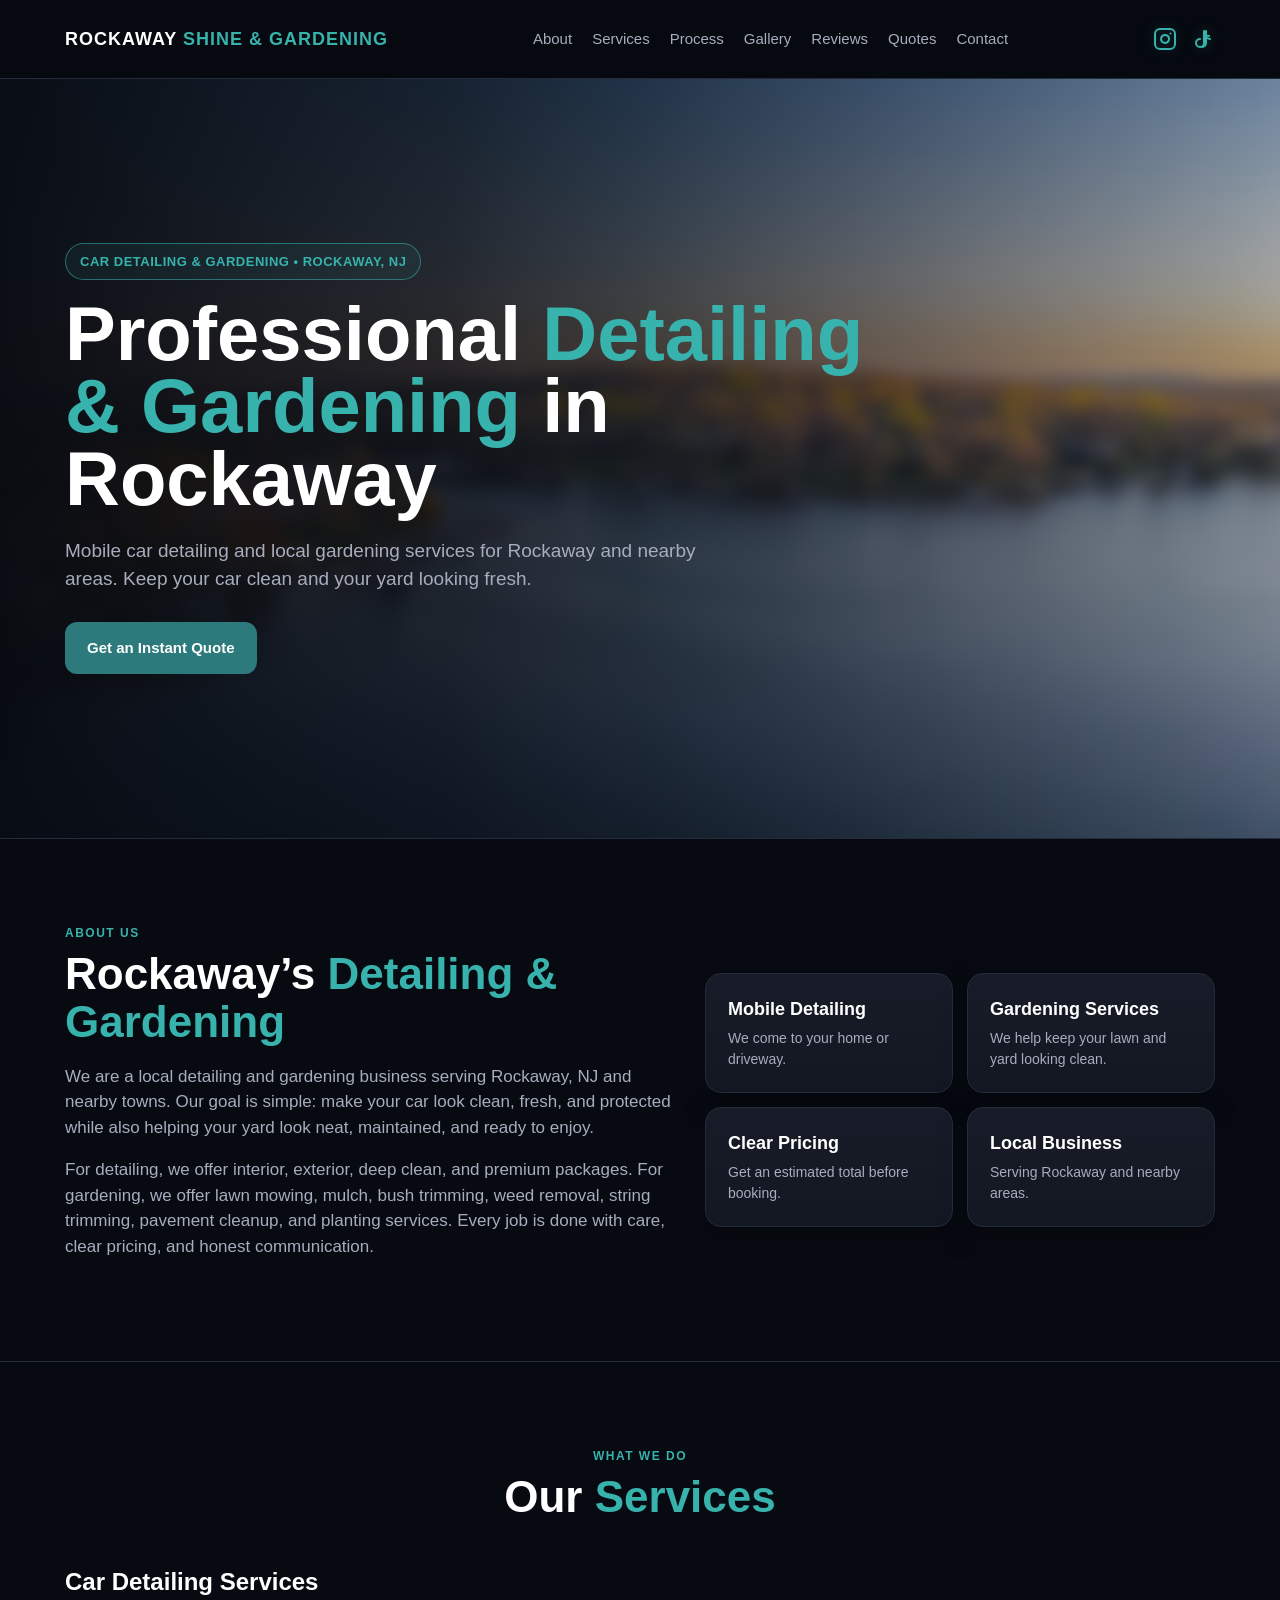
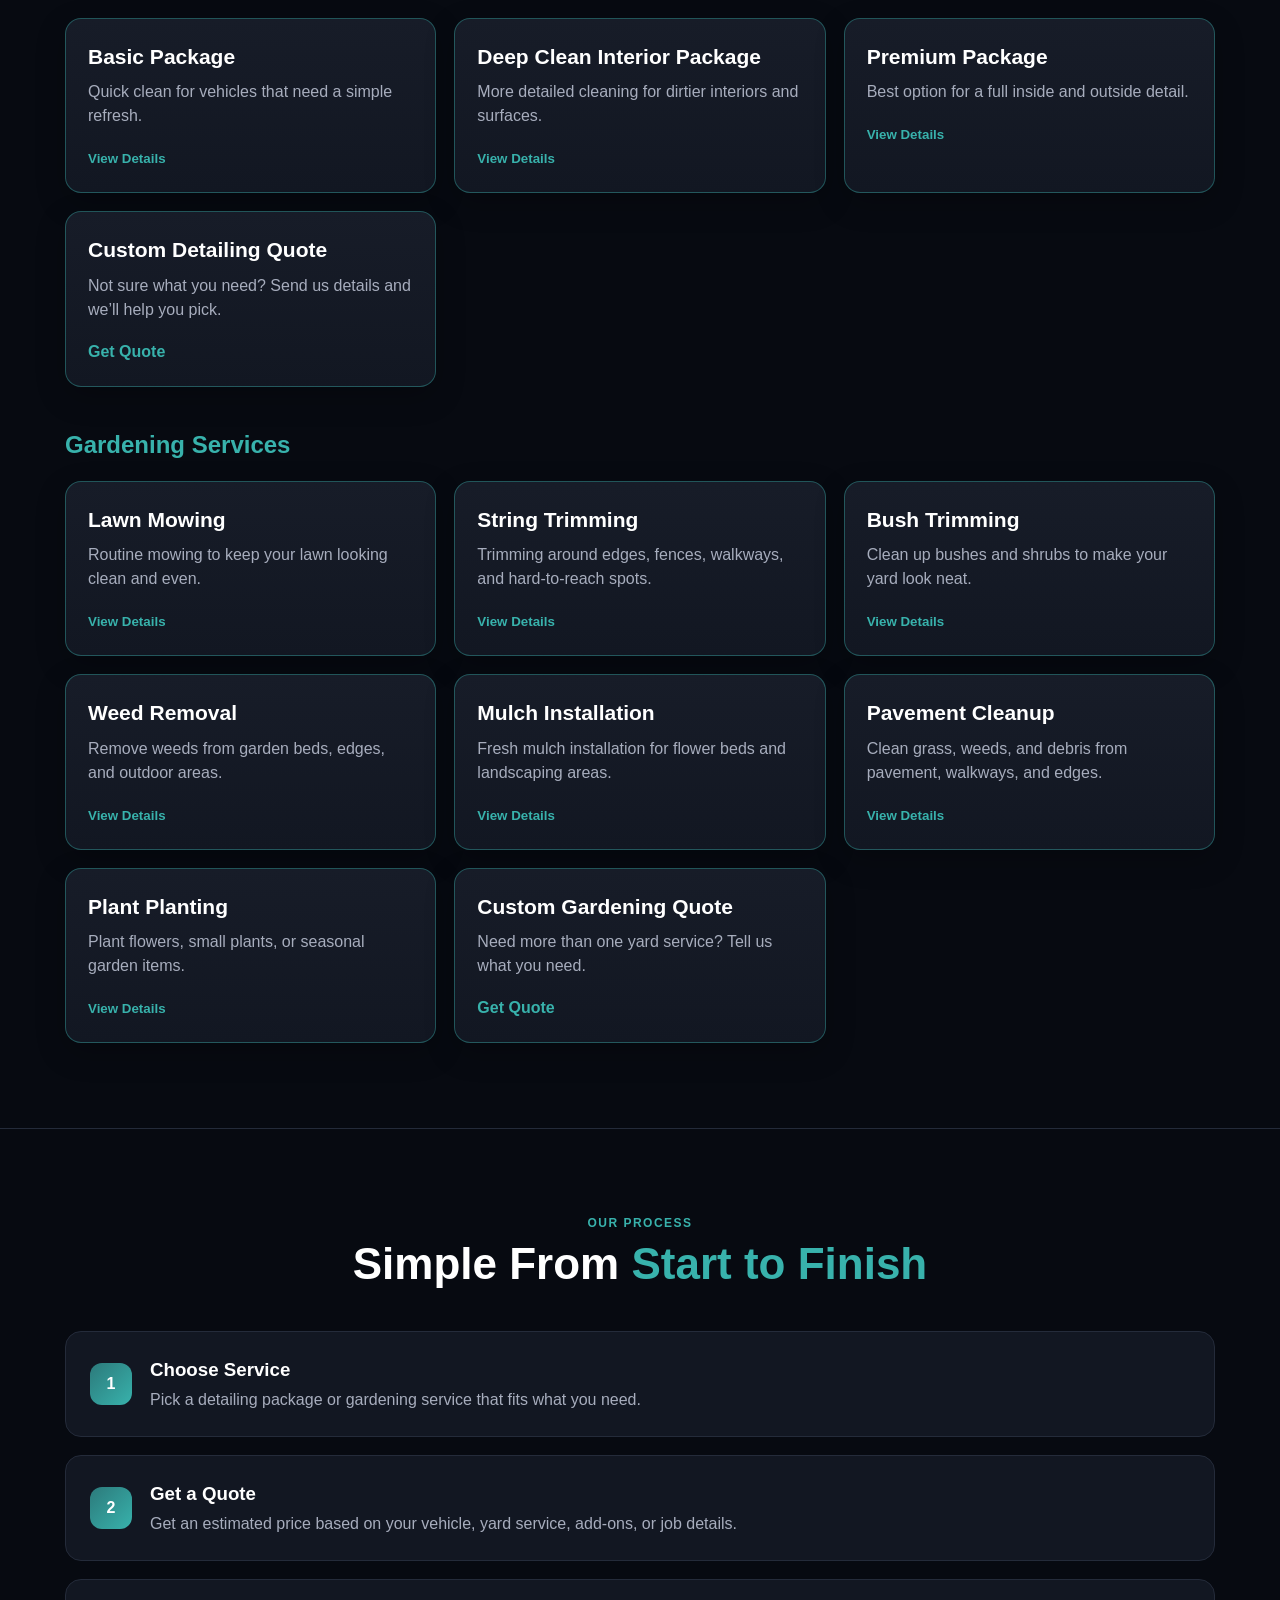
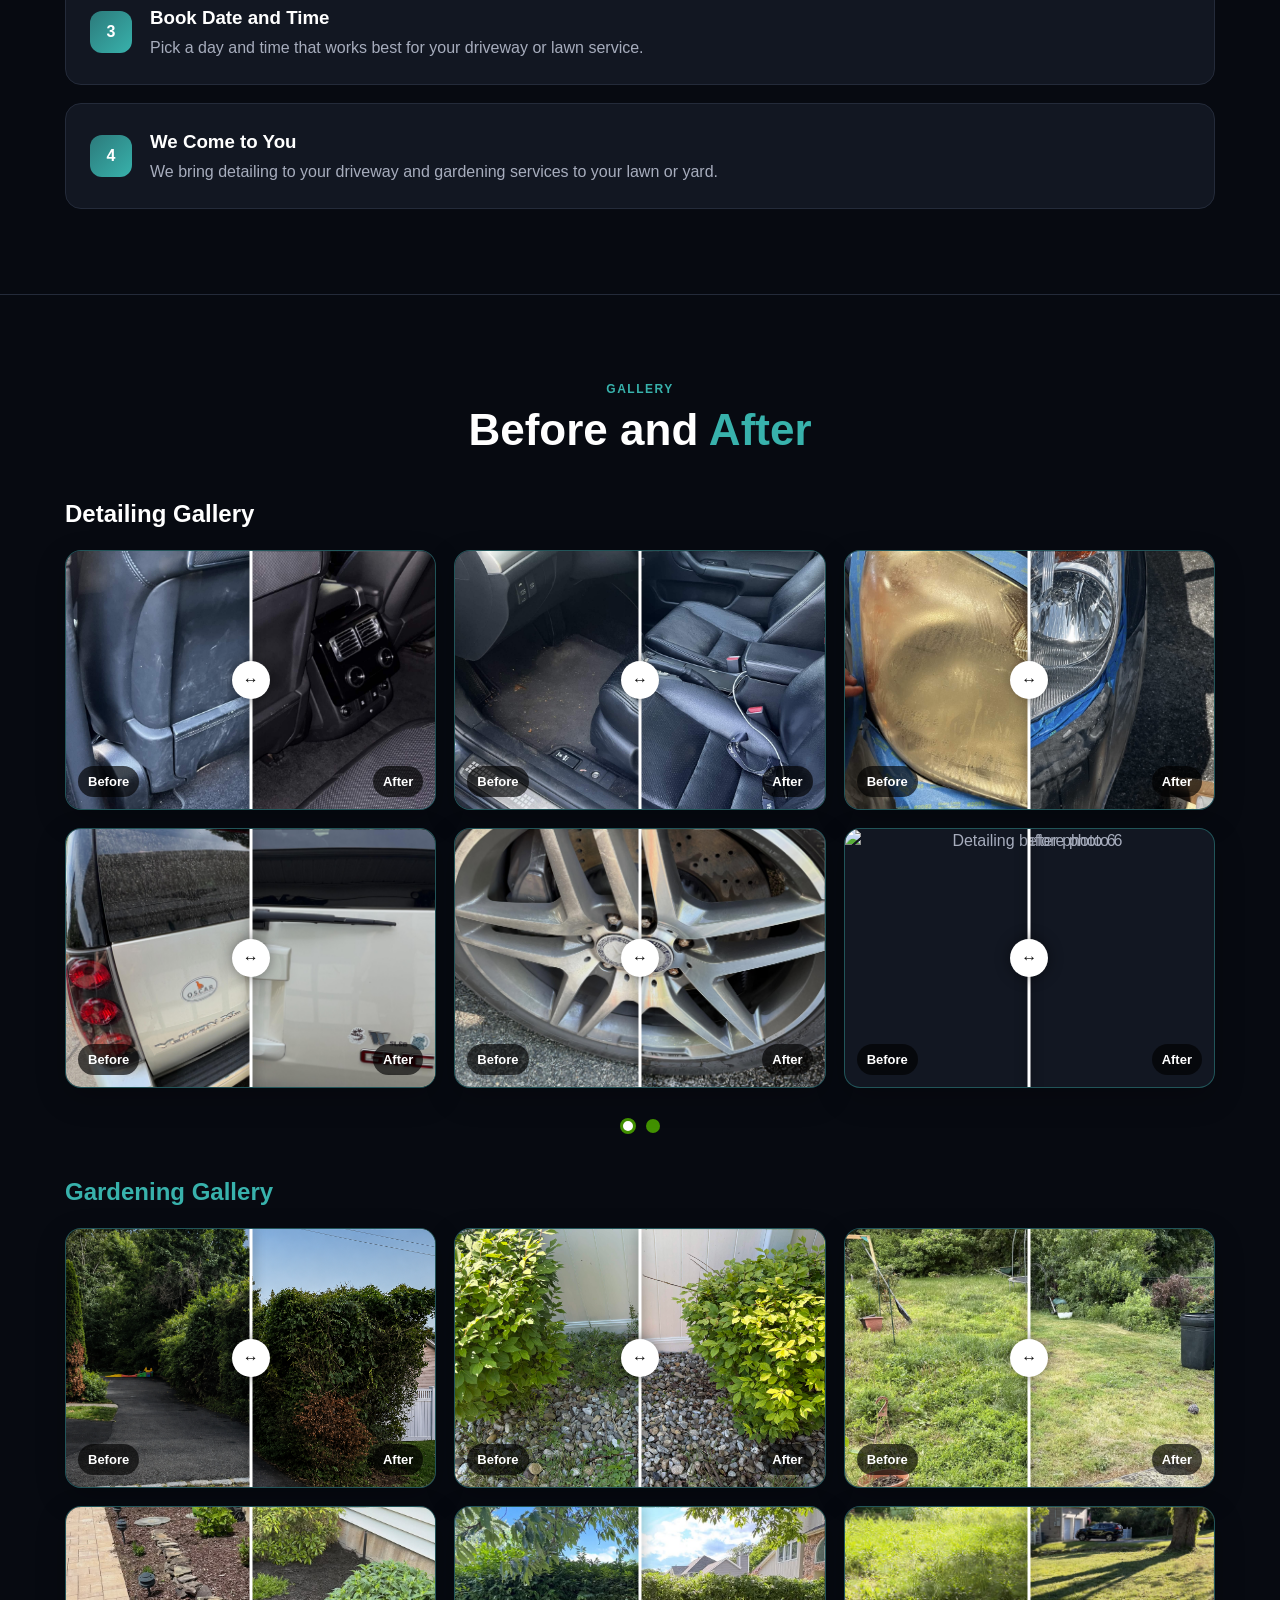
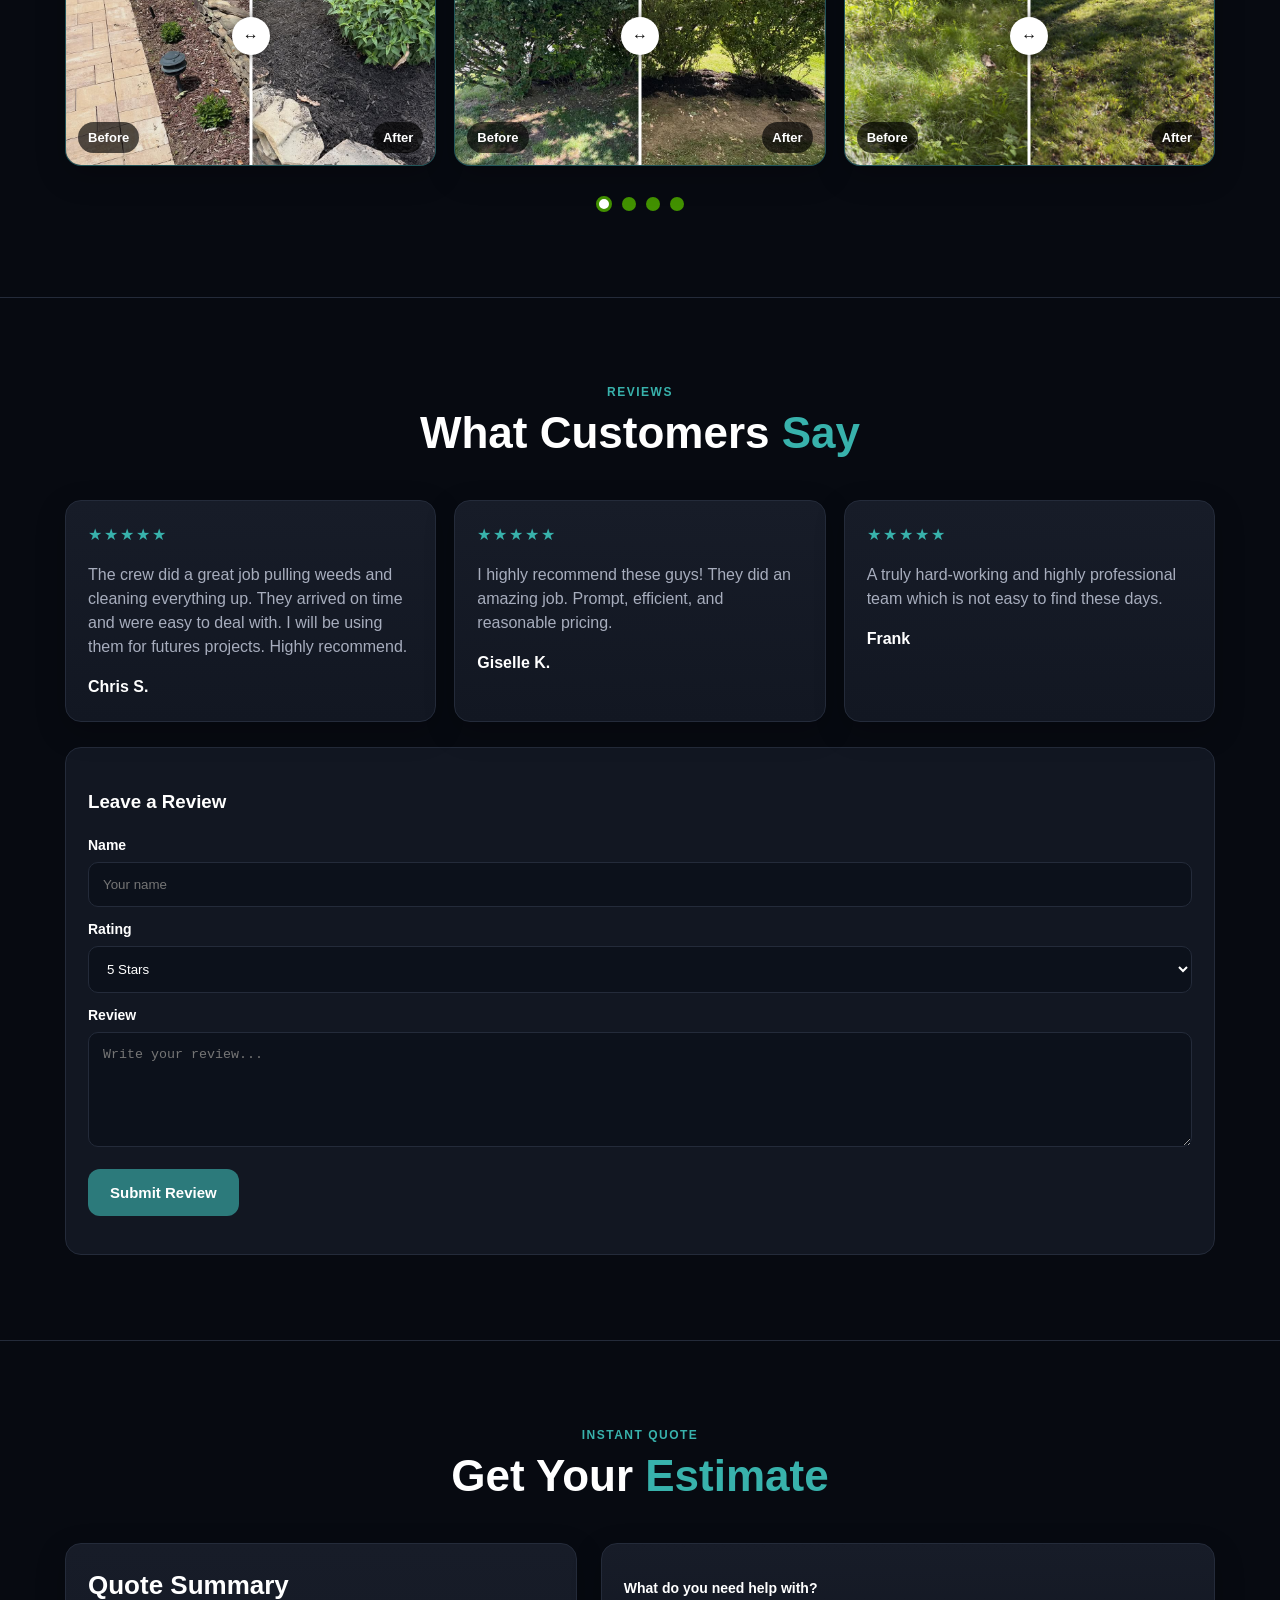
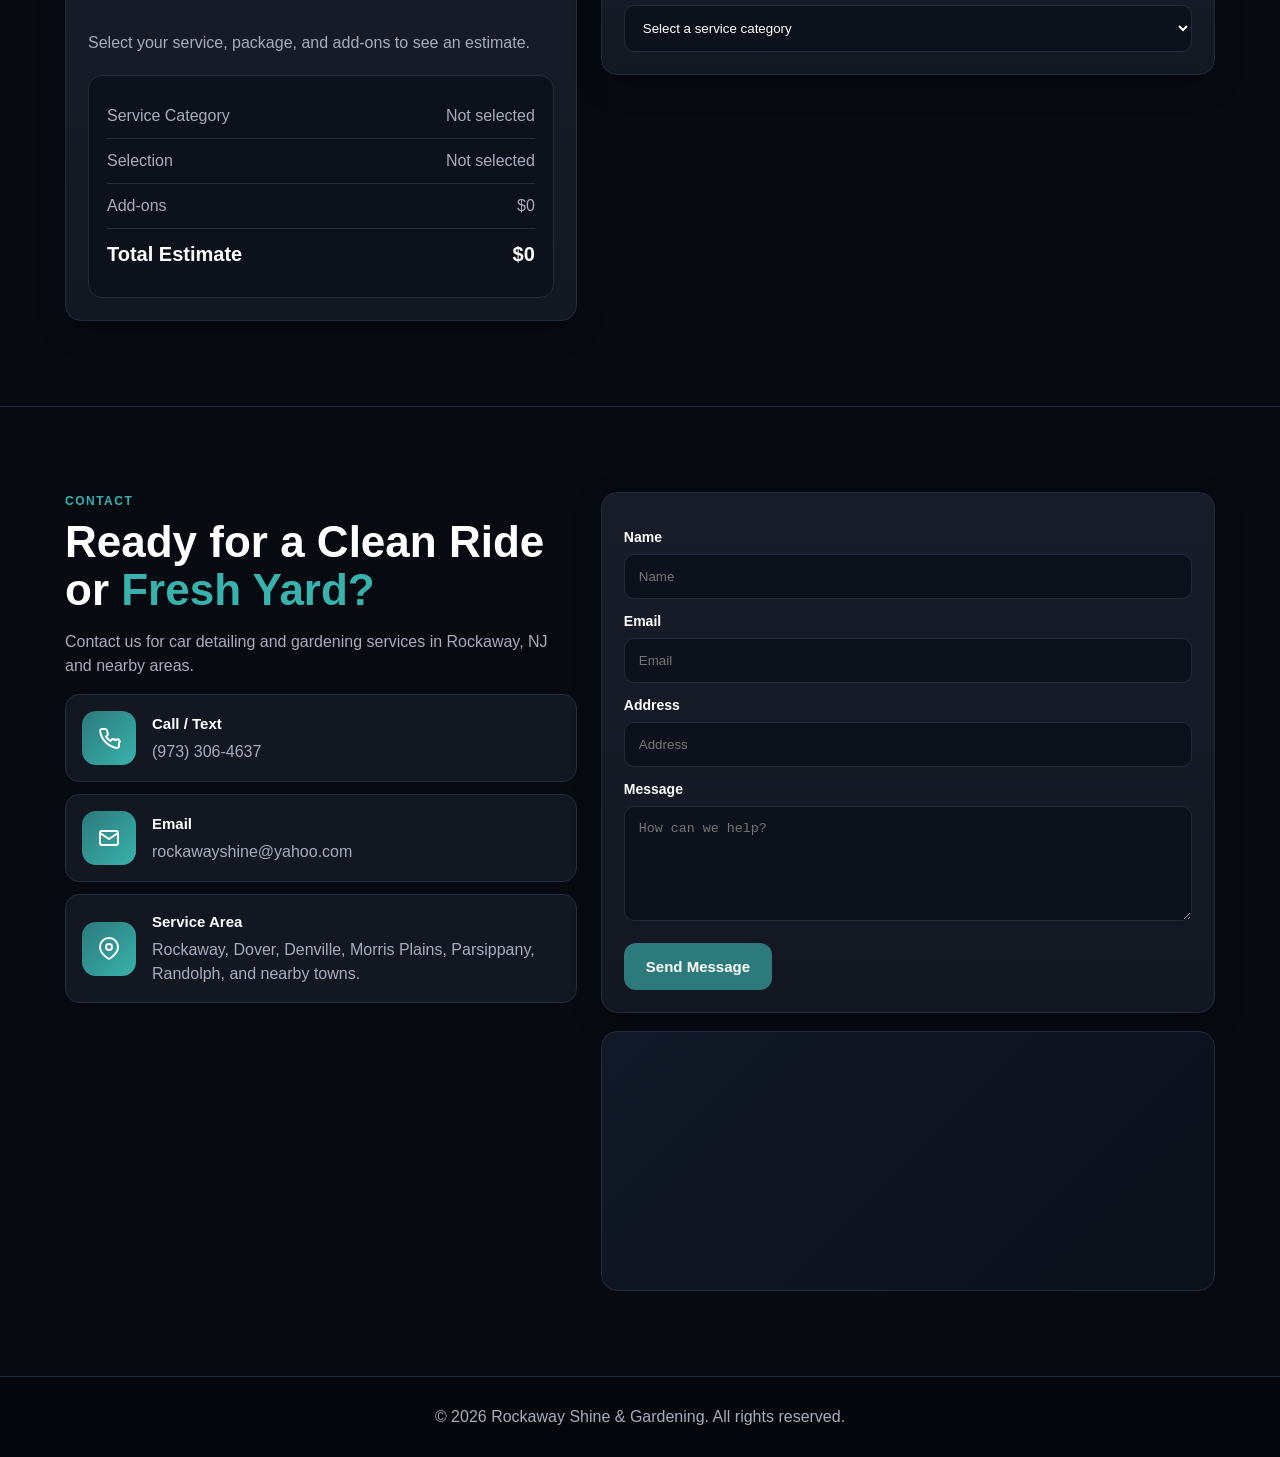
==== index.html @ 11f2fd42 "Update index.html" ====
<!DOCTYPE html>
<html lang="en">
<head>
  <meta charset="UTF-8" />
  <meta name="viewport" content="width=device-width, initial-scale=1.0" />

  <title>Rockaway Shine & Gardening | Rockaway NJ</title>
  <meta name="description" content="Car detailing and gardening services in Rockaway, NJ and nearby areas." />

  <link rel="stylesheet" href="css/style.css" />
  <link rel="icon" type="image/png" href="assets/images/favicon.png">
</head>

<body>
  <header>
    <div class="container nav" id="nav">
      <a href="#" class="logo">
        ROCKAWAY <span class="accent-text">SHINE & GARDENING</span>
      </a>

      <button class="menu-btn" onclick="toggleMenu()">Menu</button>

      <nav class="nav-links">
        <a href="#about">About</a>
        <a href="#services">Services</a>
        <a href="#process">Process</a>
        <a href="#gallery">Gallery</a>
        <a href="#reviews">Reviews</a>
        <a href="#quote">Quotes</a>
        <a href="#contact">Contact</a>
      </nav>

      <div class="socials">
        <a href="https://www.instagram.com/rockawayshine" target="_blank" rel="noopener" aria-label="Instagram">
          <svg class="social-icon" width="24" height="24" viewBox="0 0 24 24" fill="none" stroke="currentColor" stroke-width="2" stroke-linecap="round" stroke-linejoin="round">
            <rect x="2" y="2" width="20" height="20" rx="5" ry="5"></rect>
            <path d="M16 11.37A4 4 0 1 1 12.63 8 4 4 0 0 1 16 11.37z"></path>
            <line x1="17.5" y1="6.5" x2="17.51" y2="6.5"></line>
          </svg>
        </a>

        <a href="https://www.tiktok.com/@rockawayshine" target="_blank" rel="noopener" aria-label="TikTok">
          <svg class="social-icon" width="24" height="24" viewBox="0 0 24 24" fill="none" stroke="currentColor" stroke-width="2" stroke-linecap="round" stroke-linejoin="round">
            <path d="M9 12a4 4 0 1 0 4 4V4a5 5 0 0 0 5 5"></path>
            <path d="M15 4v12a4 4 0 0 1-4 4"></path>
            <path d="M15 8a4 4 0 0 0 4 4"></path>
          </svg>
        </a>
      </div>
    </div>
  </header>

  <main>
    <section class="hero">
      <div class="container">
        <div class="badge">CAR DETAILING & GARDENING • ROCKAWAY, NJ</div>

        <h1>Professional <span class="accent-text">Detailing & Gardening</span> in Rockaway</h1>

        <p>
          Mobile car detailing and local gardening services for Rockaway and nearby areas.
          Keep your car clean and your yard looking fresh.
        </p>

        <div class="buttons">
          <a href="#quote" class="btn btn-primary">Get an Instant Quote</a>
        </div>
      </div>
    </section>

    <section id="about">
      <div class="container about-grid">
        <div class="about-text">
          <div class="eyebrow">About Us</div>
          <h2>Rockaway’s <span class="accent-text">Detailing & Gardening</span></h2>

          <p>
            We are a local detailing and gardening business serving Rockaway, NJ and nearby towns.
            Our goal is simple: make your car look clean, fresh, and protected while also helping
            your yard look neat, maintained, and ready to enjoy.
          </p>

          <p>
            For detailing, we offer interior, exterior, deep clean, and premium packages.
            For gardening, we offer lawn mowing, mulch, bush trimming, weed removal, string trimming,
            pavement cleanup, and planting services. Every job is done with care, clear pricing,
            and honest communication.
          </p>
        </div>

        <div class="trust-grid">
          <div class="mini-card">
            <strong>Mobile Detailing</strong>
            <p>We come to your home or driveway.</p>
          </div>

          <div class="mini-card">
            <strong>Gardening Services</strong>
            <p>We help keep your lawn and yard looking clean.</p>
          </div>

          <div class="mini-card">
            <strong>Clear Pricing</strong>
            <p>Get an estimated total before booking.</p>
          </div>

          <div class="mini-card">
            <strong>Local Business</strong>
            <p>Serving Rockaway and nearby areas.</p>
          </div>
        </div>
      </div>
    </section>

    <section id="services">
      <div class="container">
        <div class="section-title">
          <div class="eyebrow">What We Do</div>
          <h2>Our <span class="accent-text">Services</span></h2>
        </div>

        <h3 class="service-group-title">Car Detailing Services</h3>

        <div class="services-grid">
          <div class="service-card detailing-card">
            <h3>Basic Package</h3>
            <p>Quick clean for vehicles that need a simple refresh.</p>
            <button onclick="openPackage('Basic Package')">View Details</button>
          </div>

          <div class="service-card detailing-card">
            <h3>Deep Clean Interior Package</h3>
            <p>More detailed cleaning for dirtier interiors and surfaces.</p>
            <button onclick="openPackage('Deep Clean Interior Package')">View Details</button>
          </div>

          <div class="service-card detailing-card">
            <h3>Premium Package</h3>
            <p>Best option for a full inside and outside detail.</p>
            <button onclick="openPackage('Premium Package')">View Details</button>
          </div>

          <div class="service-card detailing-card">
            <h3>Custom Detailing Quote</h3>
            <p>Not sure what you need? Send us details and we’ll help you pick.</p>
            <a href="#quote">Get Quote</a>
          </div>
        </div>

        <h3 class="service-group-title accent-text" style="margin-top: 40px;">Gardening Services</h3>

        <div class="services-grid gardening-grid">
          <div class="service-card gardening-card">
            <h3>Lawn Mowing</h3>
            <p>Routine mowing to keep your lawn looking clean and even.</p>
            <button onclick="openPackage('Lawn Mowing')">View Details</button>
          </div>

          <div class="service-card gardening-card">
            <h3>String Trimming</h3>
            <p>Trimming around edges, fences, walkways, and hard-to-reach spots.</p>
            <button onclick="openPackage('String Trimming')">View Details</button>
          </div>

          <div class="service-card gardening-card">
            <h3>Bush Trimming</h3>
            <p>Clean up bushes and shrubs to make your yard look neat.</p>
            <button onclick="openPackage('Bush Trimming')">View Details</button>
          </div>

          <div class="service-card gardening-card">
            <h3>Weed Removal</h3>
            <p>Remove weeds from garden beds, edges, and outdoor areas.</p>
            <button onclick="openPackage('Weed Removal')">View Details</button>
          </div>

          <div class="service-card gardening-card">
            <h3>Mulch Installation</h3>
            <p>Fresh mulch installation for flower beds and landscaping areas.</p>
            <button onclick="openPackage('Mulch Installation')">View Details</button>
          </div>

          <div class="service-card gardening-card">
            <h3>Pavement Cleanup</h3>
            <p>Clean grass, weeds, and debris from pavement, walkways, and edges.</p>
            <button onclick="openPackage('Pavement Cleanup')">View Details</button>
          </div>

          <div class="service-card gardening-card">
            <h3>Plant Planting</h3>
            <p>Plant flowers, small plants, or seasonal garden items.</p>
            <button onclick="openPackage('Plant Planting')">View Details</button>
          </div>

          <div class="service-card gardening-card">
            <h3>Custom Gardening Quote</h3>
            <p>Need more than one yard service? Tell us what you need.</p>
            <a href="#quote">Get Quote</a>
          </div>
        </div>
      </div>
    </section>

    <section id="process">
      <div class="container">
        <div class="section-title">
          <div class="eyebrow">Our Process</div>
          <h2>Simple From <span class="accent-text">Start to Finish</span></h2>
        </div>

        <div class="process-list">
          <div class="process-step">
            <div class="number">1</div>
            <div>
              <h3>Choose Service</h3>
              <p>Pick a detailing package or gardening service that fits what you need.</p>
            </div>
          </div>

          <div class="process-step">
            <div class="number">2</div>
            <div>
              <h3>Get a Quote</h3>
              <p>Get an estimated price based on your vehicle, yard service, add-ons, or job details.</p>
            </div>
          </div>

          <div class="process-step">
            <div class="number">3</div>
            <div>
              <h3>Book Date and Time</h3>
              <p>Pick a day and time that works best for your driveway or lawn service.</p>
            </div>
          </div>

          <div class="process-step">
            <div class="number">4</div>
            <div>
              <h3>We Come to You</h3>
              <p>We bring detailing to your driveway and gardening services to your lawn or yard.</p>
            </div>
          </div>
        </div>
      </div>
    </section>

<section id="gallery">
  <div class="container">

    <div class="section-title">
      <div class="eyebrow">Gallery</div>
      <h2>Before and <span class="accent-text">After</span></h2>
    </div>


    <!-- DETAILING GALLERY -->
    <h3 class="service-group-title">Detailing Gallery</h3>

    <div class="before-after-grid" id="detailingGallery">

      <div class="before-after-slider detailing-slider gallery-item">
        <img class="before-img" src="assets/images/detailing-before-1.jpg" alt="Detailing before photo 1">
        <img class="after-img" src="assets/images/detailing-after-1.jpg" alt="Detailing after photo 1">
        <input type="range" min="0" max="100" value="50" class="slider-range" aria-label="Before and after slider">
        <div class="slider-label before-label">Before</div>
        <div class="slider-label after-label">After</div>
      </div>

      <div class="before-after-slider detailing-slider gallery-item">
        <img class="before-img" src="assets/images/detailing-before-2.jpg" alt="Detailing before photo 2">
        <img class="after-img" src="assets/images/detailing-after-2.jpg" alt="Detailing after photo 2">
        <input type="range" min="0" max="100" value="50" class="slider-range" aria-label="Before and after slider">
        <div class="slider-label before-label">Before</div>
        <div class="slider-label after-label">After</div>
      </div>

      <div class="before-after-slider detailing-slider gallery-item">
        <img class="before-img" src="assets/images/detailing-before-3.jpg" alt="Detailing before photo 3">
        <img class="after-img" src="assets/images/detailing-after-3.jpg" alt="Detailing after photo 3">
        <input type="range" min="0" max="100" value="50" class="slider-range" aria-label="Before and after slider">
        <div class="slider-label before-label">Before</div>
        <div class="slider-label after-label">After</div>
      </div>

      <div class="before-after-slider detailing-slider gallery-item">
        <img class="before-img" src="assets/images/detailing-before-4.jpg" alt="Detailing before photo 4">
        <img class="after-img" src="assets/images/detailing-after-4.jpg" alt="Detailing after photo 4">
        <input type="range" min="0" max="100" value="50" class="slider-range" aria-label="Before and after slider">
        <div class="slider-label before-label">Before</div>
        <div class="slider-label after-label">After</div>
      </div>

      <div class="before-after-slider detailing-slider gallery-item">
        <img class="before-img" src="assets/images/detailing-before-5.jpg" alt="Detailing before photo 5">
        <img class="after-img" src="assets/images/detailing-after-5.jpg" alt="Detailing after photo 5">
        <input type="range" min="0" max="100" value="50" class="slider-range" aria-label="Before and after slider">
        <div class="slider-label before-label">Before</div>
        <div class="slider-label after-label">After</div>
      </div>

      <div class="before-after-slider detailing-slider gallery-item">
        <img class="before-img" src="assets/images/detailing-before-6.jpg" alt="Detailing before photo 6">
        <img class="after-img" src="assets/images/detailing-after-6.jpg" alt="Detailing after photo 6">
        <input type="range" min="0" max="100" value="50" class="slider-range" aria-label="Before and after slider">
        <div class="slider-label before-label">Before</div>
        <div class="slider-label after-label">After</div>
      </div>

      <div class="before-after-slider detailing-slider gallery-item">
        <img class="before-img" src="assets/images/detailing-before-7.jpg" alt="Detailing before photo 7">
        <img class="after-img" src="assets/images/detailing-after-7.jpg" alt="Detailing after photo 7">
        <input type="range" min="0" max="100" value="50" class="slider-range" aria-label="Before and after slider">
        <div class="slider-label before-label">Before</div>
        <div class="slider-label after-label">After</div>
      </div>

    </div>

    <div class="gallery-pagination" id="detailingPagination"></div>


    <!-- GARDENING GALLERY -->
    <h3 class="service-group-title accent-text gallery-second-title">
      Gardening Gallery
    </h3>

    <div class="before-after-grid" id="gardeningGallery">

      <div class="before-after-slider gardening-slider gallery-item">
        <img class="before-img" src="assets/images/gardening-before-1.jpg" alt="Gardening before photo 1">
        <img class="after-img" src="assets/images/gardening-after-1.jpg" alt="Gardening after photo 1">
        <input type="range" min="0" max="100" value="50" class="slider-range" aria-label="Before and after slider">
        <div class="slider-label before-label">Before</div>
        <div class="slider-label after-label">After</div>
      </div>

      <div class="before-after-slider gardening-slider gallery-item">
        <img class="before-img" src="assets/images/gardening-before-2.jpg" alt="Gardening before photo 2">
        <img class="after-img" src="assets/images/gardening-after-2.jpg" alt="Gardening after photo 2">
        <input type="range" min="0" max="100" value="50" class="slider-range" aria-label="Before and after slider">
        <div class="slider-label before-label">Before</div>
        <div class="slider-label after-label">After</div>
      </div>

      <div class="before-after-slider gardening-slider gallery-item">
        <img class="before-img" src="assets/images/gardening-before-3.jpg" alt="Gardening before photo 3">
        <img class="after-img" src="assets/images/gardening-after-3.jpg" alt="Gardening after photo 3">
        <input type="range" min="0" max="100" value="50" class="slider-range" aria-label="Before and after slider">
        <div class="slider-label before-label">Before</div>
        <div class="slider-label after-label">After</div>
      </div>

      <div class="before-after-slider gardening-slider gallery-item">
        <img class="before-img" src="assets/images/gardening-before-4.jpg" alt="Gardening before photo 4">
        <img class="after-img" src="assets/images/gardening-after-4.jpg" alt="Gardening after photo 4">
        <input type="range" min="0" max="100" value="50" class="slider-range" aria-label="Before and after slider">
        <div class="slider-label before-label">Before</div>
        <div class="slider-label after-label">After</div>
      </div>

      <div class="before-after-slider gardening-slider gallery-item">
        <img class="before-img" src="assets/images/gardening-before-5.jpg" alt="Gardening before photo 5">
        <img class="after-img" src="assets/images/gardening-after-5.jpg" alt="Gardening after photo 5">
        <input type="range" min="0" max="100" value="50" class="slider-range" aria-label="Before and after slider">
        <div class="slider-label before-label">Before</div>
        <div class="slider-label after-label">After</div>
      </div>

      <div class="before-after-slider gardening-slider gallery-item">
        <img class="before-img" src="assets/images/gardening-before-6.jpg" alt="Gardening before photo 6">
        <img class="after-img" src="assets/images/gardening-after-6.jpg" alt="Gardening after photo 6">
        <input type="range" min="0" max="100" value="50" class="slider-range" aria-label="Before and after slider">
        <div class="slider-label before-label">Before</div>
        <div class="slider-label after-label">After</div>
      </div>

      <div class="before-after-slider gardening-slider gallery-item">
        <img class="before-img" src="assets/images/gardening-before-7.jpg" alt="Gardening before photo 7">
        <img class="after-img" src="assets/images/gardening-after-7.jpg" alt="Gardening after photo 7">
        <input type="range" min="0" max="100" value="50" class="slider-range" aria-label="Before and after slider">
        <div class="slider-label before-label">Before</div>
        <div class="slider-label after-label">After</div>
      </div>

      <div class="before-after-slider gardening-slider gallery-item">
        <img class="before-img" src="assets/images/gardening-before-8.jpg" alt="Gardening before photo 8">
        <img class="after-img" src="assets/images/gardening-after-8.jpg" alt="Gardening after photo 8">
        <input type="range" min="0" max="100" value="50" class="slider-range" aria-label="Before and after slider">
        <div class="slider-label before-label">Before</div>
        <div class="slider-label after-label">After</div>
      </div>

      <div class="before-after-slider gardening-slider gallery-item">
        <img class="before-img" src="assets/images/gardening-before-9.jpg" alt="Gardening before photo 9">
        <img class="after-img" src="assets/images/gardening-after-9.jpg" alt="Gardening after photo 9">
        <input type="range" min="0" max="100" value="50" class="slider-range" aria-label="Before and after slider">
        <div class="slider-label before-label">Before</div>
        <div class="slider-label after-label">After</div>
      </div>

      <div class="before-after-slider gardening-slider gallery-item">
        <img class="before-img" src="assets/images/gardening-before-10.jpg" alt="Gardening before photo 10">
        <img class="after-img" src="assets/images/gardening-after-10.jpg" alt="Gardening after photo 10">
        <input type="range" min="0" max="100" value="50" class="slider-range" aria-label="Before and after slider">
        <div class="slider-label before-label">Before</div>
        <div class="slider-label after-label">After</div>
      </div>

      <div class="before-after-slider gardening-slider gallery-item">
        <img class="before-img" src="assets/images/gardening-before-11.jpg" alt="Gardening before photo 11">
        <img class="after-img" src="assets/images/gardening-after-11.jpg" alt="Gardening after photo 11">
        <input type="range" min="0" max="100" value="50" class="slider-range" aria-label="Before and after slider">
        <div class="slider-label before-label">Before</div>
        <div class="slider-label after-label">After</div>
      </div>

      <div class="before-after-slider gardening-slider gallery-item">
        <img class="before-img" src="assets/images/gardening-before-12.jpg" alt="Gardening before photo 12">
        <img class="after-img" src="assets/images/gardening-after-12.jpg" alt="Gardening after photo 12">
        <input type="range" min="0" max="100" value="50" class="slider-range" aria-label="Before and after slider">
        <div class="slider-label before-label">Before</div>
        <div class="slider-label after-label">After</div>
      </div>

      <div class="before-after-slider gardening-slider gallery-item">
        <img class="before-img" src="assets/images/gardening-before-13.jpg" alt="Gardening before photo 13">
        <img class="after-img" src="assets/images/gardening-after-13.jpg" alt="Gardening after photo 13">
        <input type="range" min="0" max="100" value="50" class="slider-range" aria-label="Before and after slider">
        <div class="slider-label before-label">Before</div>
        <div class="slider-label after-label">After</div>
      </div>

      <div class="before-after-slider gardening-slider gallery-item">
        <img class="before-img" src="assets/images/gardening-before-14.jpg" alt="Gardening before photo 14">
        <img class="after-img" src="assets/images/gardening-after-14.jpg" alt="Gardening after photo 14">
        <input type="range" min="0" max="100" value="50" class="slider-range" aria-label="Before and after slider">
        <div class="slider-label before-label">Before</div>
        <div class="slider-label after-label">After</div>
      </div>

      <div class="before-after-slider gardening-slider gallery-item">
        <img class="before-img" src="assets/images/gardening-before-15.jpg" alt="Gardening before photo 15">
        <img class="after-img" src="assets/images/gardening-after-15.jpg" alt="Gardening after photo 15">
        <input type="range" min="0" max="100" value="50" class="slider-range" aria-label="Before and after slider">
        <div class="slider-label before-label">Before</div>
        <div class="slider-label after-label">After</div>
      </div>

      <div class="before-after-slider gardening-slider gallery-item">
        <img class="before-img" src="assets/images/gardening-before-16.jpg" alt="Gardening before photo 16">
        <img class="after-img" src="assets/images/gardening-after-16.jpg" alt="Gardening after photo 16">
        <input type="range" min="0" max="100" value="50" class="slider-range" aria-label="Before and after slider">
        <div class="slider-label before-label">Before</div>
        <div class="slider-label after-label">After</div>
      </div>

      <div class="before-after-slider gardening-slider gallery-item">
        <img class="before-img" src="assets/images/gardening-before-17.jpg" alt="Gardening before photo 17">
        <img class="after-img" src="assets/images/gardening-after-17.jpg" alt="Gardening after photo 17">
        <input type="range" min="0" max="100" value="50" class="slider-range" aria-label="Before and after slider">
        <div class="slider-label before-label">Before</div>
        <div class="slider-label after-label">After</div>
      </div>

      <div class="before-after-slider gardening-slider gallery-item">
        <img class="before-img" src="assets/images/gardening-before-18.jpg" alt="Gardening before photo 18">
        <img class="after-img" src="assets/images/gardening-after-18.jpg" alt="Gardening after photo 18">
        <input type="range" min="0" max="100" value="50" class="slider-range" aria-label="Before and after slider">
        <div class="slider-label before-label">Before</div>
        <div class="slider-label after-label">After</div>
      </div>

      <div class="before-after-slider gardening-slider gallery-item">
        <img class="before-img" src="assets/images/gardening-before-19.jpg" alt="Gardening before photo 19">
        <img class="after-img" src="assets/images/gardening-after-19.jpg" alt="Gardening after photo 19">
        <input type="range" min="0" max="100" value="50" class="slider-range" aria-label="Before and after slider">
        <div class="slider-label before-label">Before</div>
        <div class="slider-label after-label">After</div>
      </div>

    </div>

    <div class="gallery-pagination" id="gardeningPagination"></div>

  </div>
</section>
    
    <section id="reviews">
      <div class="container">
        <div class="section-title">
          <div class="eyebrow">Reviews</div>
          <h2>What Customers <span class="accent-text">Say</span></h2>
        </div>

        <div class="reviews-grid">
          <div class="review-card">
            <div class="stars">★★★★★</div>
            <p>The crew did a great job pulling weeds and cleaning everything up. They arrived on time and were easy to deal with. I will be using them for futures projects. Highly recommend. </p>
            <strong>Chris S.</strong>
          </div>

          <div class="review-card">
            <div class="stars">★★★★★</div>
            <p>I highly recommend these guys! They did an amazing job. Prompt, efficient, and reasonable pricing. </p>
            <strong>Giselle K.</strong>
          </div>

          <div class="review-card">
            <div class="stars">★★★★★</div>
            <p>A truly hard‑working and highly professional team which is not easy to find these days.</p>
            <strong>Frank</strong>
          </div>
        </div>

        <div class="review-form">
          <h3>Leave a Review</h3>

          <form id="reviewForm">
            <label>Name</label>
            <input type="text" id="reviewName" name="Review Name" placeholder="Your name" required>

            <label>Rating</label>
            <select id="reviewRating" name="Review Rating" required>
              <option value="★★★★★">5 Stars</option>
              <option value="★★★★☆">4 Stars</option>
              <option value="★★★☆☆">3 Stars</option>
              <option value="★★☆☆☆">2 Stars</option>
              <option value="★☆☆☆☆">1 Star</option>
            </select>

            <label>Review</label>
            <textarea id="reviewText" name="Review Message" placeholder="Write your review..." required></textarea>

            <button class="btn btn-primary" type="submit" style="margin-top:15px;">Submit Review</button>
            <p id="reviewMessage"></p>
          </form>
        </div>
      </div>
    </section>

    <section id="quote">
      <div class="container">
        <div class="section-title">
          <div class="eyebrow">Instant Quote</div>
          <h2>Get Your <span class="accent-text">Estimate</span></h2>
        </div>

        <div class="quote-box">
          <div class="quote-card">
            <h3>Quote Summary</h3>
            <p>Select your service, package, and add-ons to see an estimate.</p>

            <div class="summary">
              <div class="summary-row">
                <span>Service Category</span>
                <span id="sumCategory">Not selected</span>
              </div>

              <div class="summary-row">
                <span>Selection</span>
                <span id="sumSelection">Not selected</span>
              </div>

              <div class="summary-row">
                <span>Add-ons</span>
                <span id="sumAddons">$0</span>
              </div>

              <div class="summary-row">
                <span>Total Estimate</span>
                <span id="sumTotal">$0</span>
              </div>
            </div>
          </div>

          <div class="quote-card">
            <form action="https://formspree.io/f/mlgzbdlp" method="POST" id="unifiedForm" oninput="updateUnifiedQuote()">
              
              <label>What do you need help with?</label>
              <select id="serviceCategory" name="Service Category" required onchange="toggleFormFields()">
                <option value="">Select a service category</option>
                <option value="Auto Detailing">Auto Detailing</option>
                <option value="Lawn & Gardening">Lawn & Gardening</option>
              </select>

              <!-- DETAILING FIELDS (Hidden by default) -->
              <div id="detailingFields" style="display: none;">
                <label>Vehicle Type</label>
                <select id="vehicle" name="Vehicle Type" class="detailing-input">
                  <option value="">Select vehicle</option>
                  <option value="Sedan">Sedan</option>
                  <option value="SUV">SUV</option>
                  <option value="Minivan">Minivan</option>
                  <option value="Pickup Truck">Pickup Truck</option>
                  <option value="Van">Van</option>
                  <option value="Full-Size Truck">Full-Size Truck</option>
                </select>

                <label>Service Package</label>
                <select id="package" name="Service Package" class="detailing-input">
                  <option value="">Select package</option>
                  <option value="Basic Package">Basic Package</option>
                  <option value="Deep Clean Interior Package">Deep Clean Interior Package</option>
                  <option value="Premium Package">Premium Package</option>
                </select>

                <label>Detailing Add-Ons</label>
                <div class="addon">
                  <input type="checkbox" name="Detailing Add Ons" value="Pet Hair Removal" data-price="5">
                  <span>Pet Hair Removal - $5<br><small>Extra removal for seats and carpets.</small></span>
                </div>
                <div class="addon">
                  <input type="checkbox" name="Detailing Add Ons" value="Stain Treatment" data-price="10">
                  <span>Stain Treatment - $10<br><small>Helps clean tougher stains.</small></span>
                </div>
                <div class="addon">
                  <input type="checkbox" name="Detailing Add Ons" value="Engine Bay Detail" data-price="40">
                  <span>Engine Bay Detail - $40<br><small>Brings a new shine to your engine bay.</small></span>
                </div>
                <div class="addon">
                  <input type="checkbox" name="Detailing Add Ons" value="Wax Protection" data-price="10">
                  <span>Wax Protection - $10<br><small>Adds shine and protection.</small></span>
                </div>
                <div class="addon">
                  <input type="checkbox" name="Detailing Add Ons" value="Clay Bar" data-price="10">
                  <span>Clay Bar - $10<br><small>Removes extra stuck-on dirt and yellowness.</small></span>
                </div>
              </div>

              <!-- GARDENING FIELDS (Hidden by default) -->
              <div id="gardeningFields" style="display: none;">
                <label>Yard Size</label>
                <select id="gardenSize" name="Yard Size" class="gardening-input">
                  <option value="">Select yard size</option>
                  <option value="Small Yard">Small Yard</option>
                  <option value="Medium Yard">Medium Yard</option>
                  <option value="Large Yard">Large Yard</option>
                  <option value="Extra Large Yard">Extra Large Yard</option>
                </select>

                <label>Gardening Service</label>
                <select id="gardenService" name="Gardening Service" class="gardening-input">
                  <option value="">Select service</option>
                  <option value="Lawn Mowing">Lawn Mowing</option>
                  <option value="Mulch Installation">Mulch Installation</option>
                  <option value="Bush Trimming">Bush Trimming</option>
                  <option value="Pavement Cleanup">Pavement Cleanup</option>
                  <option value="Weed Removal">Weed Removal</option>
                  <option value="String Trimming">String Trimming</option>
                  <option value="Plant Planting">Plant Planting</option>
                </select>

                <label>Gardening Add-Ons</label>
                <div class="addon">
                  <input type="checkbox" name="Gardening Add Ons" value="Extra Weed Removal" data-price="25">
                  <span>Extra Weed Removal - $25<br><small>More time for heavy weeds.</small></span>
                </div>
                <div class="addon">
                  <input type="checkbox" name="Gardening Add Ons" value="Extra Bagging" data-price="15">
                  <span>Extra Bagging - $15<br><small>Bagging grass, weeds, or yard debris.</small></span>
                </div>
                <div class="addon">
                  <input type="checkbox" name="Gardening Add Ons" value="Plant Pickup" data-price="20">
                  <span>Plant Pickup - $20<br><small>Picking up plants or supplies.</small></span>
                </div>
              </div>

              <!-- SHARED CONTACT FIELDS (Hidden by default) -->
              <div id="sharedFields" style="display: none;">
                <label>Date</label>
                <input type="date" name="Preferred Date" required>

                <label>Time</label>
                <input type="time" name="Preferred Time" required>

                <label>First Name</label>
                <input type="text" name="First Name" placeholder="First name" required>

                <label>Last Name</label>
                <input type="text" name="Last Name" placeholder="Last name" required>

                <label>Phone</label>
                <input type="tel" name="Phone" placeholder="Phone number" required>

                <label>Email</label>
                <input type="email" name="email" placeholder="Email address" required>

                <label>Address</label>
                <input type="text" name="Service Address" placeholder="Service address" required>

                <label>Payment Method</label>
                <select name="Payment Method" required>
                  <option value="">Select payment method</option>
                  <option>PayPal</option>
                  <option>Venmo</option>
                  <option>Cash App</option>
                  <option>Credit or Debit Card</option>
                  <option>Cash</option>
                </select>

                <label>Extra Notes</label>
                <textarea name="Extra Notes" placeholder="Tell us more about what you need..."></textarea>

                <input type="hidden" name="_subject" id="formSubject" value="New Booking Request">
                <input type="hidden" id="hiddenTotal" name="Estimated Total">

                <button class="btn btn-primary full-btn" type="submit">Request Booking</button>
              </div>
            </form>
          </div>
        </div>
      </div>
    </section>

    <section id="contact">
      <div class="container contact-grid">
        <div class="contact-info">
          <div class="eyebrow">Contact</div>
          <h2>Ready for a Clean Ride or <span class="accent-text">Fresh Yard?</span></h2>
          <p>Contact us for car detailing and gardening services in Rockaway, NJ and nearby areas.</p>

          <div class="contact-line">
            <div class="contact-icon">
              <svg width="24" height="24" fill="none" stroke="currentColor" stroke-width="2" viewBox="0 0 24 24">
                <path d="M22 16.92v3a2 2 0 0 1-2.18 2A19.8 19.8 0 0 1 3.11 5.18 2 2 0 0 1 5.11 3h3a2 2 0 0 1 2 1.72c.12.9.33 1.78.62 2.63a2 2 0 0 1-.45 2.11L9 10.74a16 16 0 0 0 4.26 4.26l1.28-1.28a2 2 0 0 1 2.11-.45c.85.29 1.73.5 2.63.62A2 2 0 0 1 22 16.92z"/>
              </svg>
            </div>
            <div>
              <strong>Call / Text</strong>
              <p>(973) 306-4637</p>
            </div>
          </div>

          <div class="contact-line">
            <div class="contact-icon">
              <svg width="24" height="24" fill="none" stroke="currentColor" stroke-width="2" viewBox="0 0 24 24">
                <rect x="3" y="5" width="18" height="14" rx="2"/>
                <path d="M3 7l9 6 9-6"/>
              </svg>
            </div>
            <div>
              <strong>Email</strong>
              <p>rockawayshine@yahoo.com</p>
            </div>
          </div>

          <div class="contact-line">
            <div class="contact-icon">
              <svg width="24" height="24" fill="none" stroke="currentColor" stroke-width="2" viewBox="0 0 24 24">
                <path d="M21 10c0 7-9 12-9 12S3 17 3 10a9 9 0 1 1 18 0z"/>
                <circle cx="12" cy="10" r="3"/>
              </svg>
            </div>
            <div>
              <strong>Service Area</strong>
              <p>Rockaway, Dover, Denville, Morris Plains, Parsippany, Randolph, and nearby towns.</p>
            </div>
          </div>

        </div>

        <div class="contact-right">
          <form class="quote-card" action="https://formspree.io/f/mlgzbdlp" method="POST">
            <label>Name</label>
            <input type="text" name="Contact Name" placeholder="Name" required>

            <label>Email</label>
            <input type="email" name="email" placeholder="Email" required>

            <label>Address</label>
            <input type="text" name="Contact Address" placeholder="Address" required>

            <label>Message</label>
            <textarea name="Contact Message" placeholder="How can we help?" required></textarea>

            <input type="hidden" name="_subject" value="New Rockaway Shine & Gardening Contact Message">

            <button class="btn btn-primary" type="submit" style="margin-top:15px;">Send Message</button>
          </form>

          <div class="map">
            <iframe src="https://www.google.com/maps?q=Rockaway,%20NJ&output=embed" width="100%" height="260" style="border:0;" allowfullscreen="" loading="lazy"></iframe>
          </div>
        </div>
      </div>
    </section>
  </main>

  <footer>
    © 2026 Rockaway Shine & Gardening. All rights reserved.
  </footer>

  <div class="modal" id="modal">
    <div class="modal-content">
      <button class="close" onclick="closeModal()">&times;</button>
      <h2 id="modalTitle">Package</h2>
      <p id="modalPrice"></p>
      <p id="modalTime"></p>
      <h3>Included:</h3>
      <ul id="modalIncludes"></ul>
      <a href="#quote" class="btn btn-primary" id="modalBookButton" onclick="closeModal()">Book This Package</a>
    </div>
  </div>

  <script src="js/script.js"></script>
</body>
</html>
---- css/style.css ----
/* Main website styling */

:root {
  --bg: #070a11;
  --bg2: #0b101c;
  --card: #121722;
  --card2: #171c28;
  --accent: #2C7A7B;
  --accent-light: #38b2ac;
  --text: #ffffff;
  --muted: #a7adbd;
  --line: #242b3a;
  --success: #38d996;
}

* {
  box-sizing: border-box;
  scroll-behavior: smooth;
}

body {
  margin: 0;
  font-family: Arial, Helvetica, sans-serif;
  background: var(--bg);
  color: var(--text);
  line-height: 1.5;
}

a {
  color: inherit;
  text-decoration: none;
}

img {
  max-width: 100%;
  display: block;
}

.container {
  width: min(1150px, 92%);
  margin: auto;
}

header {
  position: sticky;
  top: 0;
  z-index: 1000;
  background: rgba(7, 10, 17, 0.92);
  backdrop-filter: blur(12px);
  border-bottom: 1px solid var(--line);
}

.nav {
  min-height: 78px;
  display: flex;
  align-items: center;
  justify-content: space-between;
  gap: 20px;
}

.logo {
  font-weight: 900;
  letter-spacing: 1px;
  font-size: 18px;
  white-space: nowrap;
}

.nav-links {
  display: flex;
  align-items: center;
  gap: 20px;
  color: var(--muted);
  font-size: 15px;
}

.nav-links a:hover {
  color: var(--accent-light);
}

.socials {
  display: flex;
  gap: 14px;
  align-items: center;
}

.socials a {
  display: inline-flex;
  align-items: center;
  justify-content: center;
  transition: 0.2s;
  color: var(--accent-light);
}

.socials a:hover {
  transform: translateY(-2px);
  filter: brightness(1.2);
}

.menu-btn {
  display: none;
  background: var(--card);
  color: white;
  border: 1px solid var(--line);
  border-radius: 10px;
  padding: 10px 12px;
  cursor: pointer;
}

.hero {
  min-height: 760px;
  display: flex;
  align-items: center;
  background:
    linear-gradient(90deg, rgba(7,10,17,0.98) 0%, rgba(7,10,17,0.85) 35%, rgba(7,10,17,0.35) 100%),
    url("../assets/images/hero-background.png");
  background-size: cover;
  background-position: center;
  border-bottom: 1px solid var(--line);
}

.badge {
  display: inline-block;
  color: var(--accent-light);
  border: 1px solid rgba(56, 178, 172, 0.55);
  background: rgba(44, 122, 123, 0.12);
  padding: 8px 14px;
  border-radius: 999px;
  font-size: 13px;
  font-weight: 800;
  letter-spacing: 0.5px;
  margin-bottom: 18px;
}

.hero h1 {
  font-size: clamp(42px, 7vw, 76px);
  line-height: 0.95;
  margin: 0 0 22px;
  max-width: 850px;
}

.hero p {
  max-width: 650px;
  color: var(--muted);
  font-size: 19px;
  margin-bottom: 28px;
}

.buttons {
  display: flex;
  gap: 14px;
  flex-wrap: wrap;
}

.btn {
  border: 0;
  cursor: pointer;
  padding: 15px 22px;
  border-radius: 12px;
  font-weight: 800;
  font-size: 15px;
  transition: 0.2s;
  display: inline-block;
}

.btn-primary {
  background: var(--accent);
  color: white;
}

.btn-dark {
  background: var(--card2);
  color: white;
  border: 1px solid var(--line);
}

.btn:hover {
  transform: translateY(-2px);
  filter: brightness(1.1);
}

.full-btn {
  width: 100%;
  margin-top: 15px;
}

section {
  padding: 85px 0;
  border-bottom: 1px solid var(--line);
}

.section-title {
  text-align: center;
  margin-bottom: 42px;
}

.eyebrow {
  color: var(--accent-light);
  font-size: 12px;
  letter-spacing: 1.5px;
  text-transform: uppercase;
  font-weight: 900;
  margin-bottom: 8px;
}

h2 {
  font-size: clamp(30px, 4vw, 44px);
  margin: 0;
  line-height: 1.1;
}

.about-grid {
  display: grid;
  grid-template-columns: 1.2fr 1fr;
  gap: 28px;
  align-items: center;
}

.about-text p {
  color: var(--muted);
  font-size: 17px;
}

.trust-grid {
  display: grid;
  grid-template-columns: repeat(2, 1fr);
  gap: 14px;
}

.mini-card,
.service-card,
.review-card,
.quote-card {
  background: linear-gradient(180deg, var(--card2), var(--card));
  border: 1px solid var(--line);
  border-radius: 16px;
  padding: 22px;
  box-shadow: 0 10px 30px rgba(0,0,0,0.22);
}

.mini-card strong {
  display: block;
  font-size: 18px;
  margin-bottom: 5px;
}

.mini-card p {
  margin: 0;
  color: var(--muted);
  font-size: 14px;
}

.service-group-title {
  font-size: 24px;
  margin: 35px 0 18px;
  color: white;
}

.services-grid {
  display: grid;
  grid-template-columns: repeat(3, 1fr);
  gap: 18px;
}

.service-card h3 {
  margin: 0 0 8px;
  font-size: 21px;
}

.service-card p {
  color: var(--muted);
  margin: 0 0 18px;
}

.service-card button,
.service-card a {
  background: transparent;
  border: 0;
  color: var(--accent-light);
  font-weight: 800;
  cursor: pointer;
  padding: 0;
}

.process-list {
  display: grid;
  gap: 18px;
}

.process-step {
  display: flex;
  gap: 18px;
  align-items: center;
  background: var(--card);
  border: 1px solid var(--line);
  border-radius: 16px;
  padding: 24px;
}

.number {
  background: linear-gradient(135deg, var(--accent), var(--accent-light));
  width: 42px;
  height: 42px;
  border-radius: 12px;
  display: grid;
  place-items: center;
  font-weight: 900;
  flex: 0 0 auto;
}

.process-step h3 {
  margin: 0;
}

.process-step p {
  margin: 4px 0 0;
  color: var(--muted);
}

.gallery-grid {
  display: grid;
  grid-template-columns: repeat(4, 1fr);
  gap: 14px;
}

.gallery-item {
  min-height: 190px;
  border-radius: 16px;
  overflow: hidden;
  background: var(--card);
  border: 1px solid var(--line);
  display: grid;
  place-items: center;
  color: var(--muted);
  text-align: center;
  padding: 20px;
}

.gallery-second-title {
  margin-top: 40px;
}

.reviews-grid {
  display: grid;
  grid-template-columns: repeat(3, 1fr);
  gap: 18px;
}

.stars {
  color: var(--accent-light);
  letter-spacing: 2px;
  margin-bottom: 12px;
}

.review-card p {
  color: var(--muted);
}

.review-card strong {
  display: block;
  margin-top: 15px;
}

.review-form {
  margin-top: 25px;
  background: var(--card);
  border: 1px solid var(--line);
  border-radius: 16px;
  padding: 22px;
}

#reviewMessage {
  color: var(--success);
  font-weight: 800;
}

.quote-box {
  display: grid;
  grid-template-columns: 1fr 1.2fr;
  gap: 24px;
  align-items: start;
}

.quote-card h3 {
  margin-top: 0;
  font-size: 26px;
}

.quote-card p {
  color: var(--muted);
}

label {
  display: block;
  margin: 12px 0 6px;
  font-weight: 800;
  font-size: 14px;
}

input,
select,
textarea {
  width: 100%;
  background: #0c111b;
  color: white;
  border: 1px solid var(--line);
  border-radius: 10px;
  padding: 14px;
  outline: none;
}

input[type="date"]::-webkit-calendar-picker-indicator,
input[type="time"]::-webkit-calendar-picker-indicator {
  filter: invert(1);
  cursor: pointer;
}

textarea {
  min-height: 115px;
  resize: vertical;
}

input:focus,
select:focus,
textarea:focus {
  border-color: var(--accent-light);
}

.summary {
  margin-top: 20px;
  background: #0c111b;
  border: 1px solid var(--line);
  border-radius: 14px;
  padding: 18px;
}

.summary-row {
  display: flex;
  justify-content: space-between;
  gap: 15px;
  border-bottom: 1px solid var(--line);
  padding: 10px 0;
  color: var(--muted);
}

.summary-row:last-child {
  border-bottom: 0;
  color: white;
  font-weight: 900;
  font-size: 20px;
}

.addon {
  display: flex;
  gap: 10px;
  align-items: flex-start;
  margin: 10px 0;
  color: var(--muted);
}

.addon input {
  width: auto;
  margin-top: 4px;
}

.contact-grid {
  display: grid;
  grid-template-columns: 1fr 1.2fr;
  gap: 24px;
  align-items: start;
}

.contact-info > p {
  color: var(--muted);
}

.contact-line {
  display: flex;
  align-items: center;
  gap: 16px;
  background: var(--card);
  border: 1px solid var(--line);
  border-radius: 14px;
  padding: 16px;
  margin-bottom: 12px;
}

.contact-icon {
  width: 54px;
  height: 54px;
  background: linear-gradient(135deg, var(--accent), var(--accent-light));
  border-radius: 14px;
  display: flex;
  align-items: center;
  justify-content: center;
  flex-shrink: 0;
  color: white;
}

.contact-line strong {
  display: block;
  color: white;
  font-size: 15px;
  margin-bottom: 4px;
}

.contact-line p {
  margin: 0;
  color: var(--muted);
}

.contact-right {
  display: flex;
  flex-direction: column;
  gap: 18px;
}

.map {
  height: 260px;
  background: linear-gradient(135deg, #111827, #0c111b);
  border: 1px solid var(--line);
  border-radius: 16px;
  overflow: hidden;
}

.map iframe {
  display: block;
  width: 100%;
  height: 100%;
}

footer {
  padding: 28px 0;
  text-align: center;
  color: var(--muted);
  background: #05070d;
}

.modal {
  display: none;
  position: fixed;
  inset: 0;
  background: rgba(0,0,0,0.72);
  z-index: 2000;
  align-items: center;
  justify-content: center;
  padding: 20px;
}

.modal.active {
  display: flex;
}

.modal-content {
  width: min(560px, 100%);
  background: var(--card2);
  border: 1px solid var(--line);
  border-radius: 18px;
  padding: 26px;
  position: relative;
}

.close {
  position: absolute;
  top: 14px;
  right: 16px;
  background: transparent;
  color: white;
  border: 0;
  font-size: 28px;
  cursor: pointer;
}

.modal-content ul {
  color: var(--muted);
}

@media (max-width: 900px) {
  .nav { height: auto; padding: 15px 0; align-items: flex-start; }
  .menu-btn { display: block; }
  .nav-links, .socials { display: none; }
  .nav.open { flex-wrap: wrap; }
  .nav.open .nav-links, .nav.open .socials {
    display: flex; width: 100%; flex-direction: column; align-items: flex-start; gap: 14px;
  }
  .about-grid, .quote-box, .contact-grid { grid-template-columns: 1fr; }
  .services-grid, .reviews-grid { grid-template-columns: 1fr; }
  .gallery-grid { grid-template-columns: repeat(2, 1fr); }
  .hero { min-height: 640px; }
}

@media (max-width: 520px) {
  .logo { font-size: 15px; }
  .gallery-grid { grid-template-columns: 1fr; }
  .hero { padding: 70px 0; }
  section { padding: 60px 0; }
}


/* Final polish updates */
.accent-text { color: var(--accent-light) !important; }
.detailing-card, .gardening-card { border-color: rgba(56, 178, 172, 0.4); }
.socials a svg, .social-icon { filter: drop-shadow(0 0 6px rgba(56, 178, 172, 0.25)); }

/* Before and after sliders */
.before-after-grid {
  display: grid;
  grid-template-columns: repeat(3, 1fr);
  gap: 18px;
}

.before-after-slider {
  position: relative;
  height: 260px;
  border-radius: 16px;
  overflow: hidden;
  background: var(--card);
  border: 1px solid rgba(56, 178, 172, 0.4);
  box-shadow: 0 10px 30px rgba(0,0,0,0.22);
}

.before-after-slider img {
  position: absolute;
  inset: 0;
  width: 100%;
  height: 100%;
  object-fit: cover;
}

.before-after-slider .before-img { z-index: 1; }
.before-after-slider .after-img { z-index: 2; clip-path: inset(0 0 0 50%); }

.before-after-slider::before {
  content: "";
  position: absolute;
  top: 0;
  left: var(--slider-position, 50%);
  width: 3px;
  height: 100%;
  background: white;
  z-index: 4;
  transform: translateX(-50%);
  box-shadow: 0 0 12px rgba(0,0,0,0.55);
}

.before-after-slider::after {
  content: "↔";
  position: absolute;
  top: 50%;
  left: var(--slider-position, 50%);
  width: 38px;
  height: 38px;
  border-radius: 50%;
  background: white;
  color: #111;
  z-index: 5;
  transform: translate(-50%, -50%);
  display: grid;
  place-items: center;
  font-weight: 900;
  box-shadow: 0 0 15px rgba(0,0,0,0.45);
}

.slider-range {
  position: absolute;
  inset: 0;
  width: 100%;
  height: 100%;
  opacity: 0;
  cursor: ew-resize;
  z-index: 6;
}

.slider-label {
  position: absolute;
  bottom: 12px;
  z-index: 7;
  padding: 6px 10px;
  border-radius: 999px;
  background: rgba(0,0,0,0.65);
  color: white;
  font-size: 13px;
  font-weight: 800;
}

.before-label { left: 12px; }
.after-label { right: 12px; }

@media (max-width: 900px) {
  .before-after-grid { grid-template-columns: 1fr; }
  .before-after-slider { height: 300px; }
}

@media (max-width: 520px) {
  .before-after-slider { height: 240px; }
}

.gallery-pagination {
  display: flex;
  justify-content: center;
  align-items: center;
  gap: 10px;
  margin-top: 30px;
}

.gallery-pagination button {
  width: 14px;
  height: 14px;
  padding: 0;
  border: none;
  border-radius: 50%;
  background: #429101;
  cursor: pointer;
  transition: 0.2s ease;
}

.gallery-pagination button:hover {
  transform: scale(1.2);
}

.gallery-pagination button.active {
  background: #ffffff;
  border: 3px solid #429101;
  width: 16px;
  height: 16px;
}
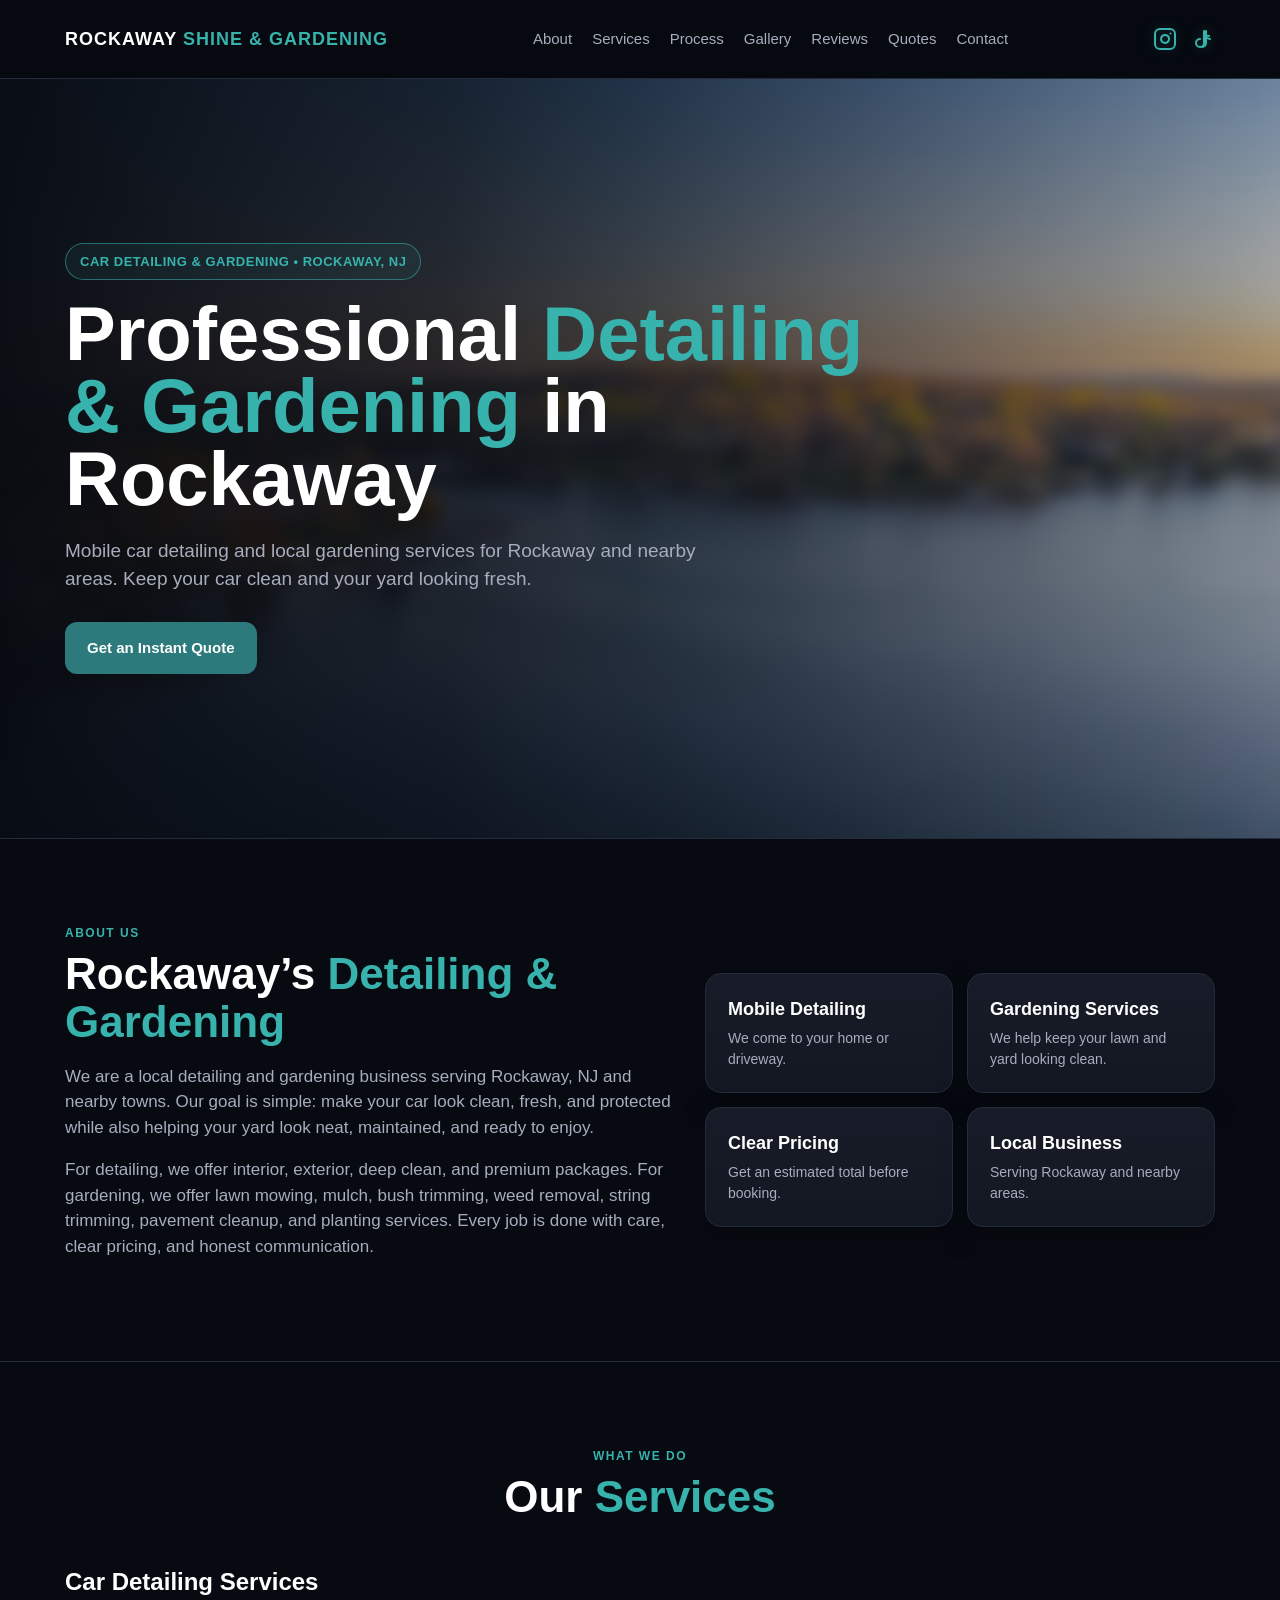
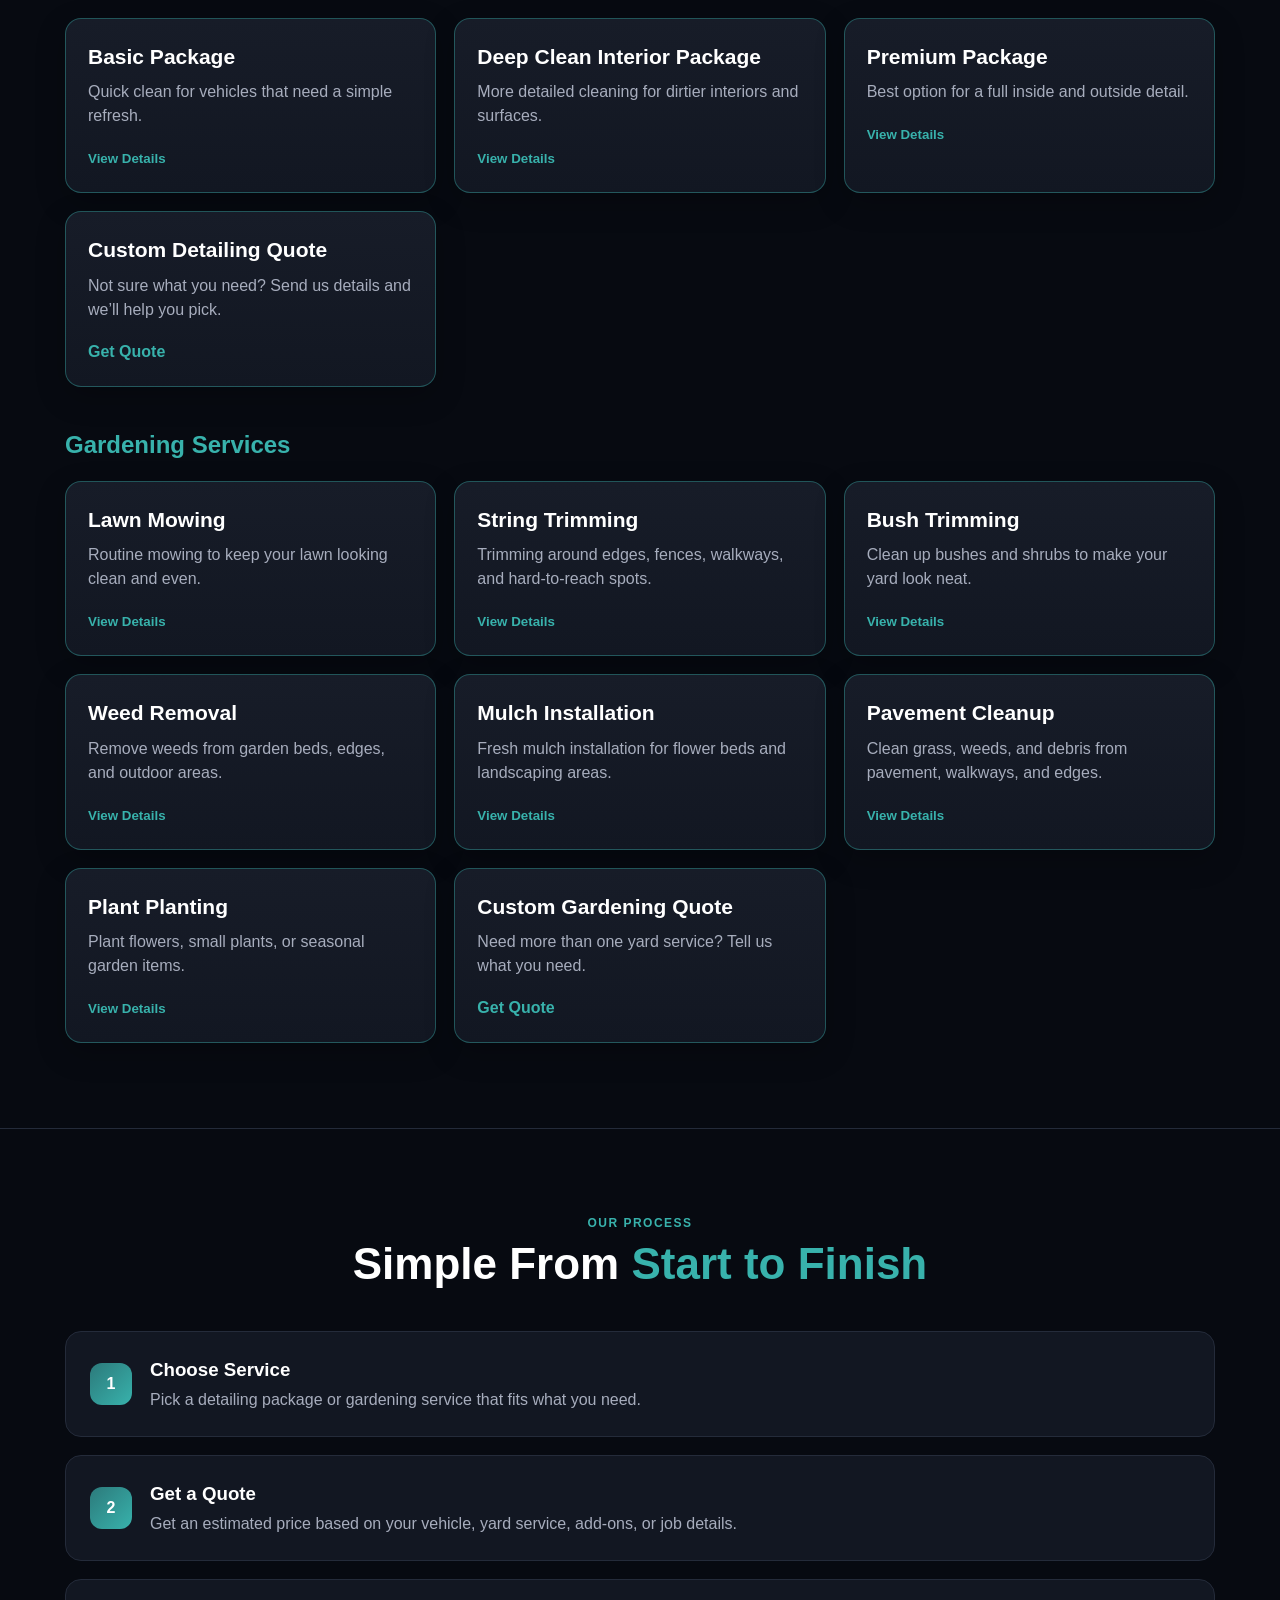
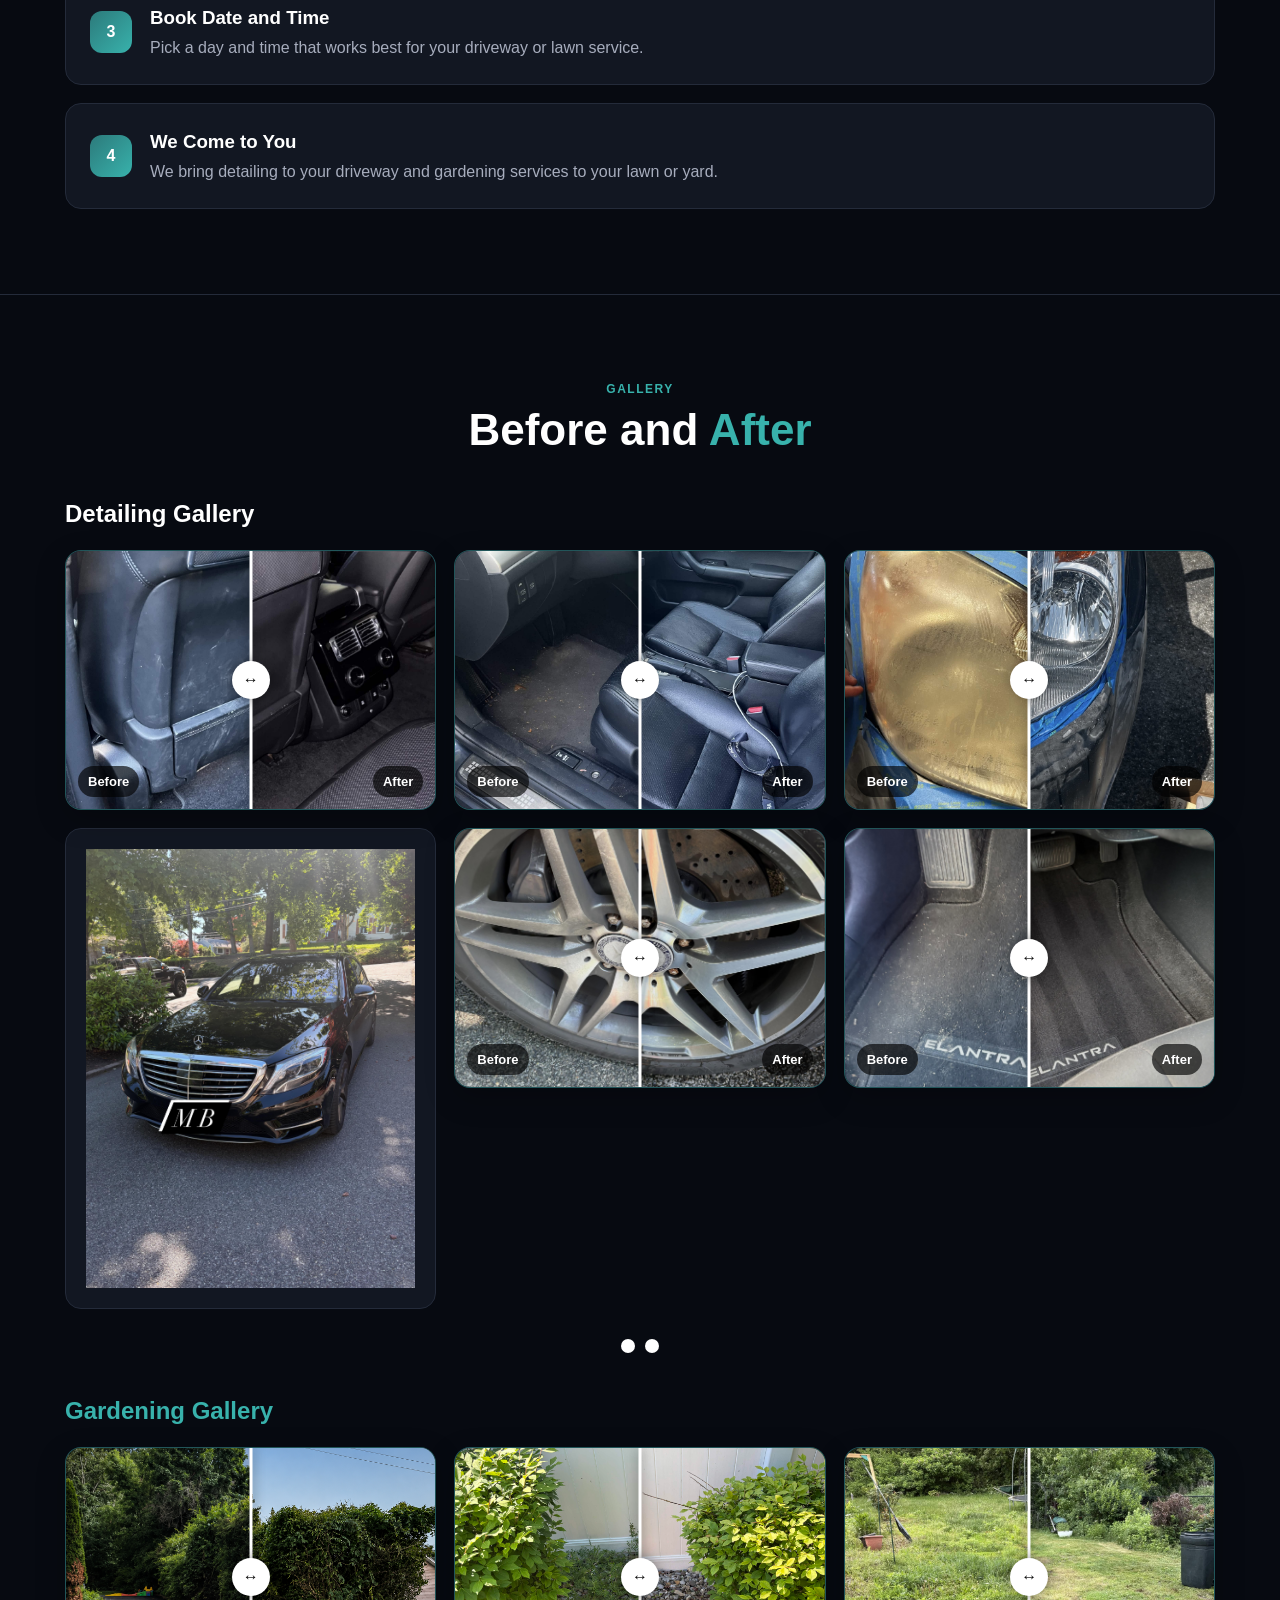
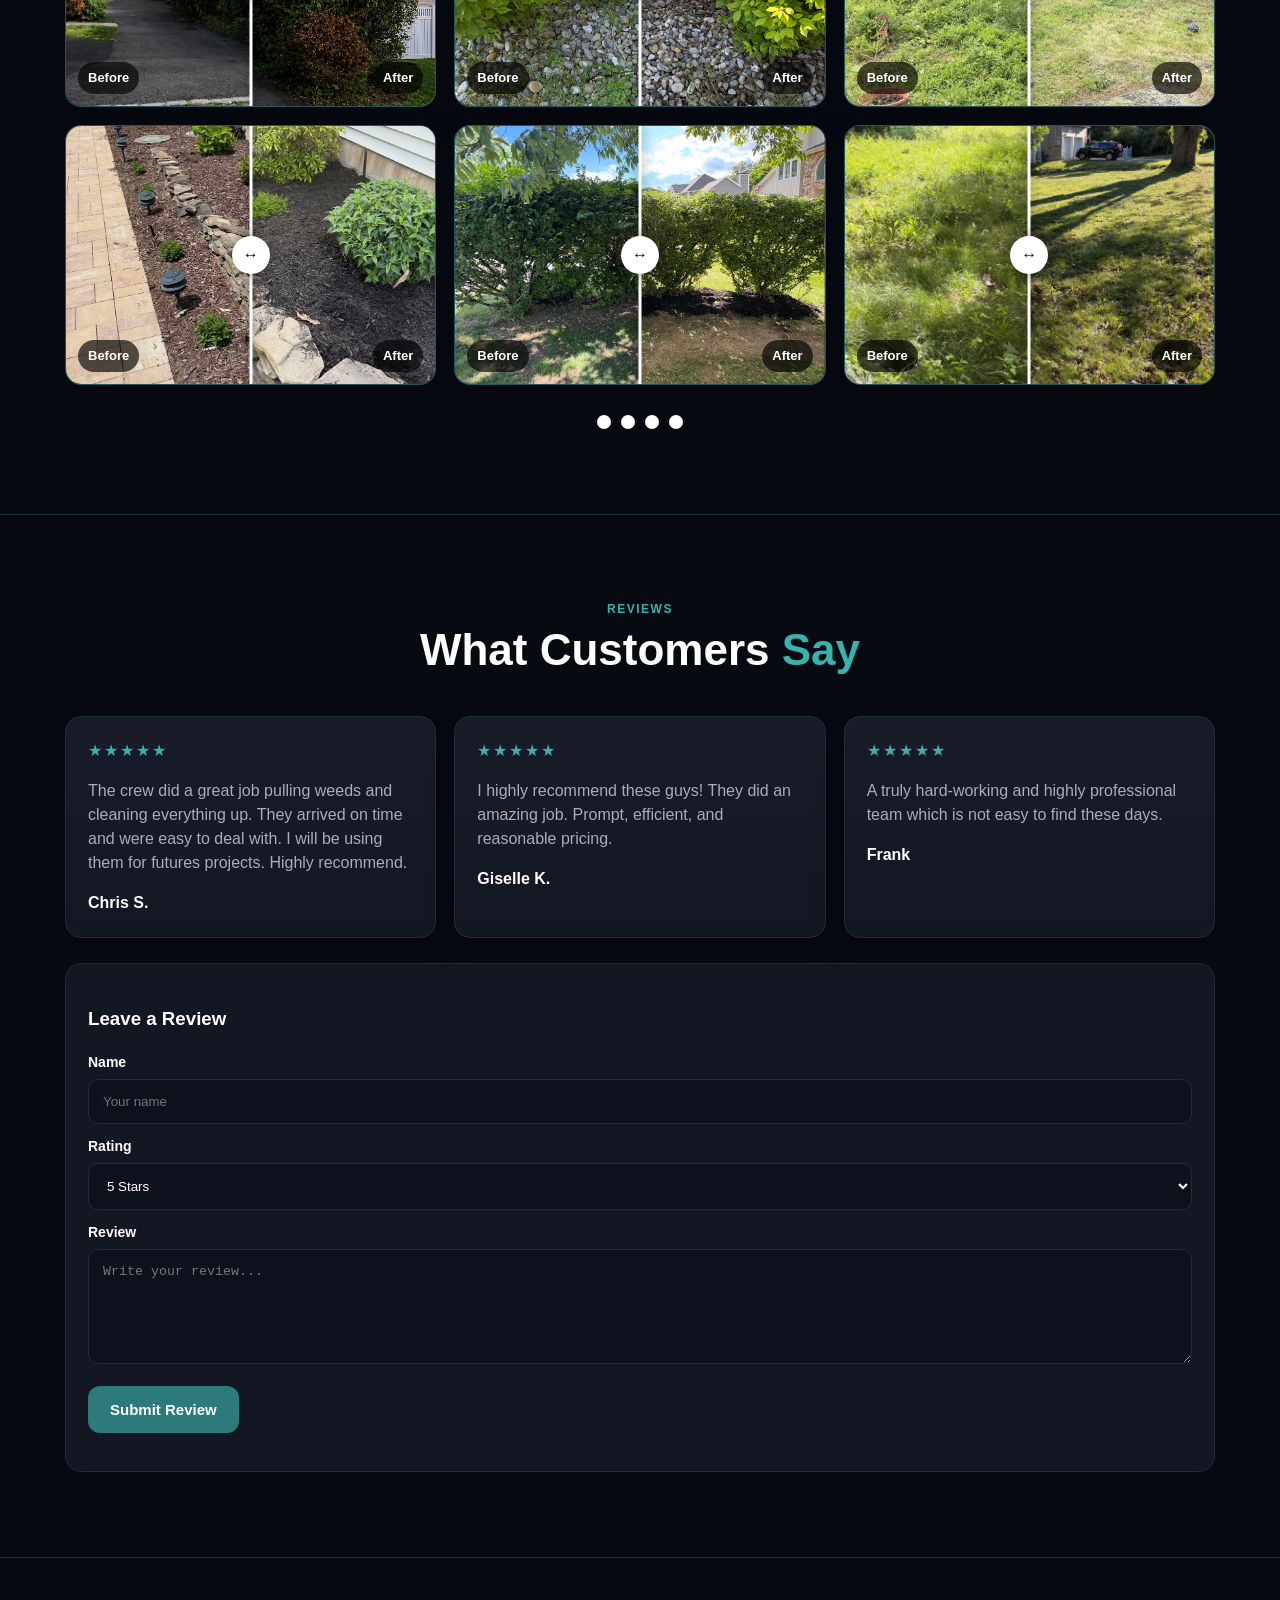
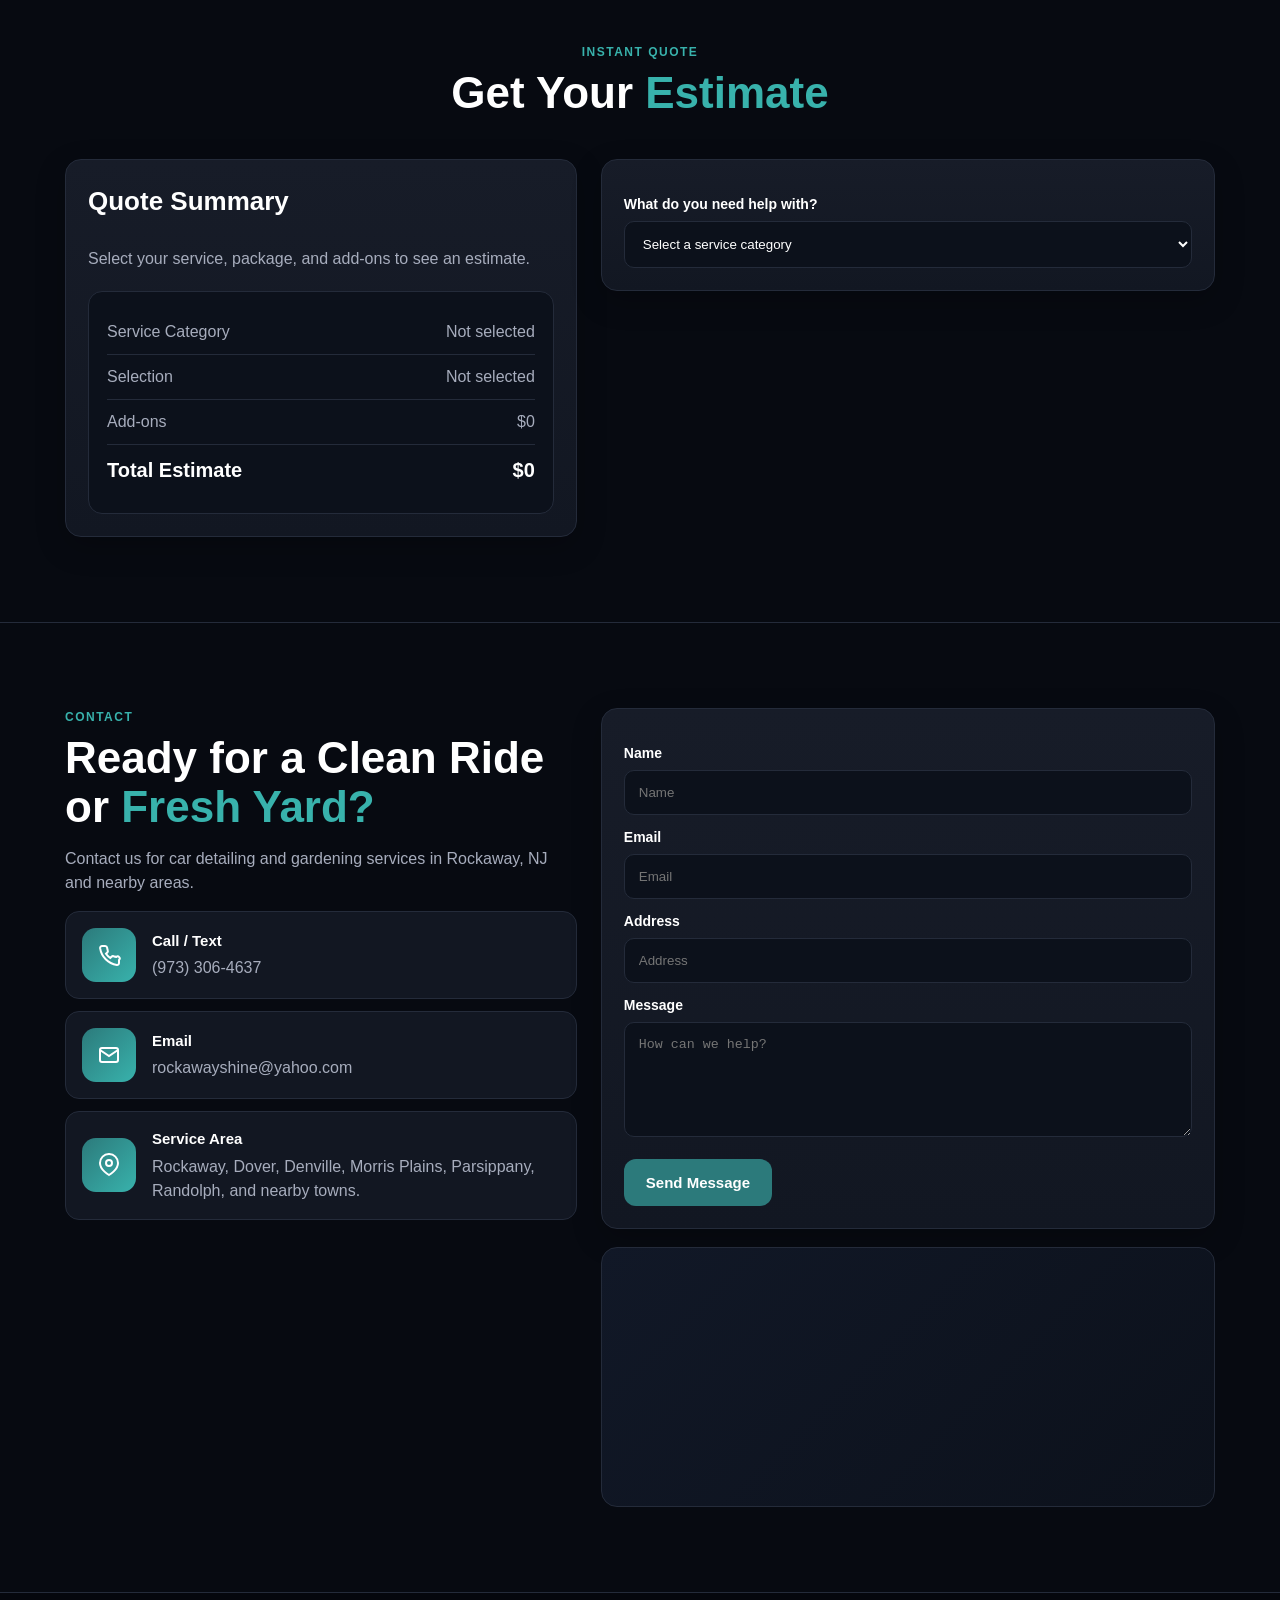
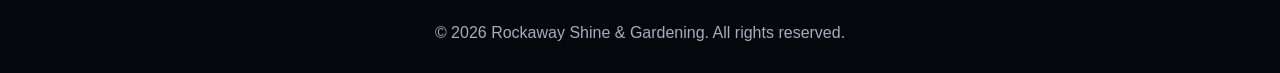
==== commit 1fb8f21f: "Update index.html" ====
--- a/index.html
+++ b/index.html
@@ -282,12 +282,8 @@
         <div class="slider-label after-label">After</div>
       </div>
 
-      <div class="before-after-slider detailing-slider gallery-item">
-        <img class="before-img" src="assets/images/detailing-before-4.jpg" alt="Detailing before photo 4">
-        <img class="after-img" src="assets/images/detailing-after-4.jpg" alt="Detailing after photo 4">
-        <input type="range" min="0" max="100" value="50" class="slider-range" aria-label="Before and after slider">
-        <div class="slider-label before-label">Before</div>
-        <div class="slider-label after-label">After</div>
+      <div class="gallery-item detailing-slider">
+        <img src="assets/images/detailing-benz.jpg" alt=detailing-benz.jpg">
       </div>
 
       <div class="before-after-slider detailing-slider gallery-item">
--- a/css/style.css
+++ b/css/style.css
@@ -708,18 +708,19 @@
   padding: 0;
   border: none;
   border-radius: 50%;
-  background: #429101;
+  background: #ffffff;
   cursor: pointer;
   transition: 0.2s ease;
 }
 
 .gallery-pagination button:hover {
   transform: scale(1.2);
+  background: #ffffff;
 }
 
 .gallery-pagination button.active {
+  width: 14px;
+  height: 14px;
   background: #ffffff;
-  border: 3px solid #429101;
-  width: 16px;
-  height: 16px;
-}
+  border: none;
+}
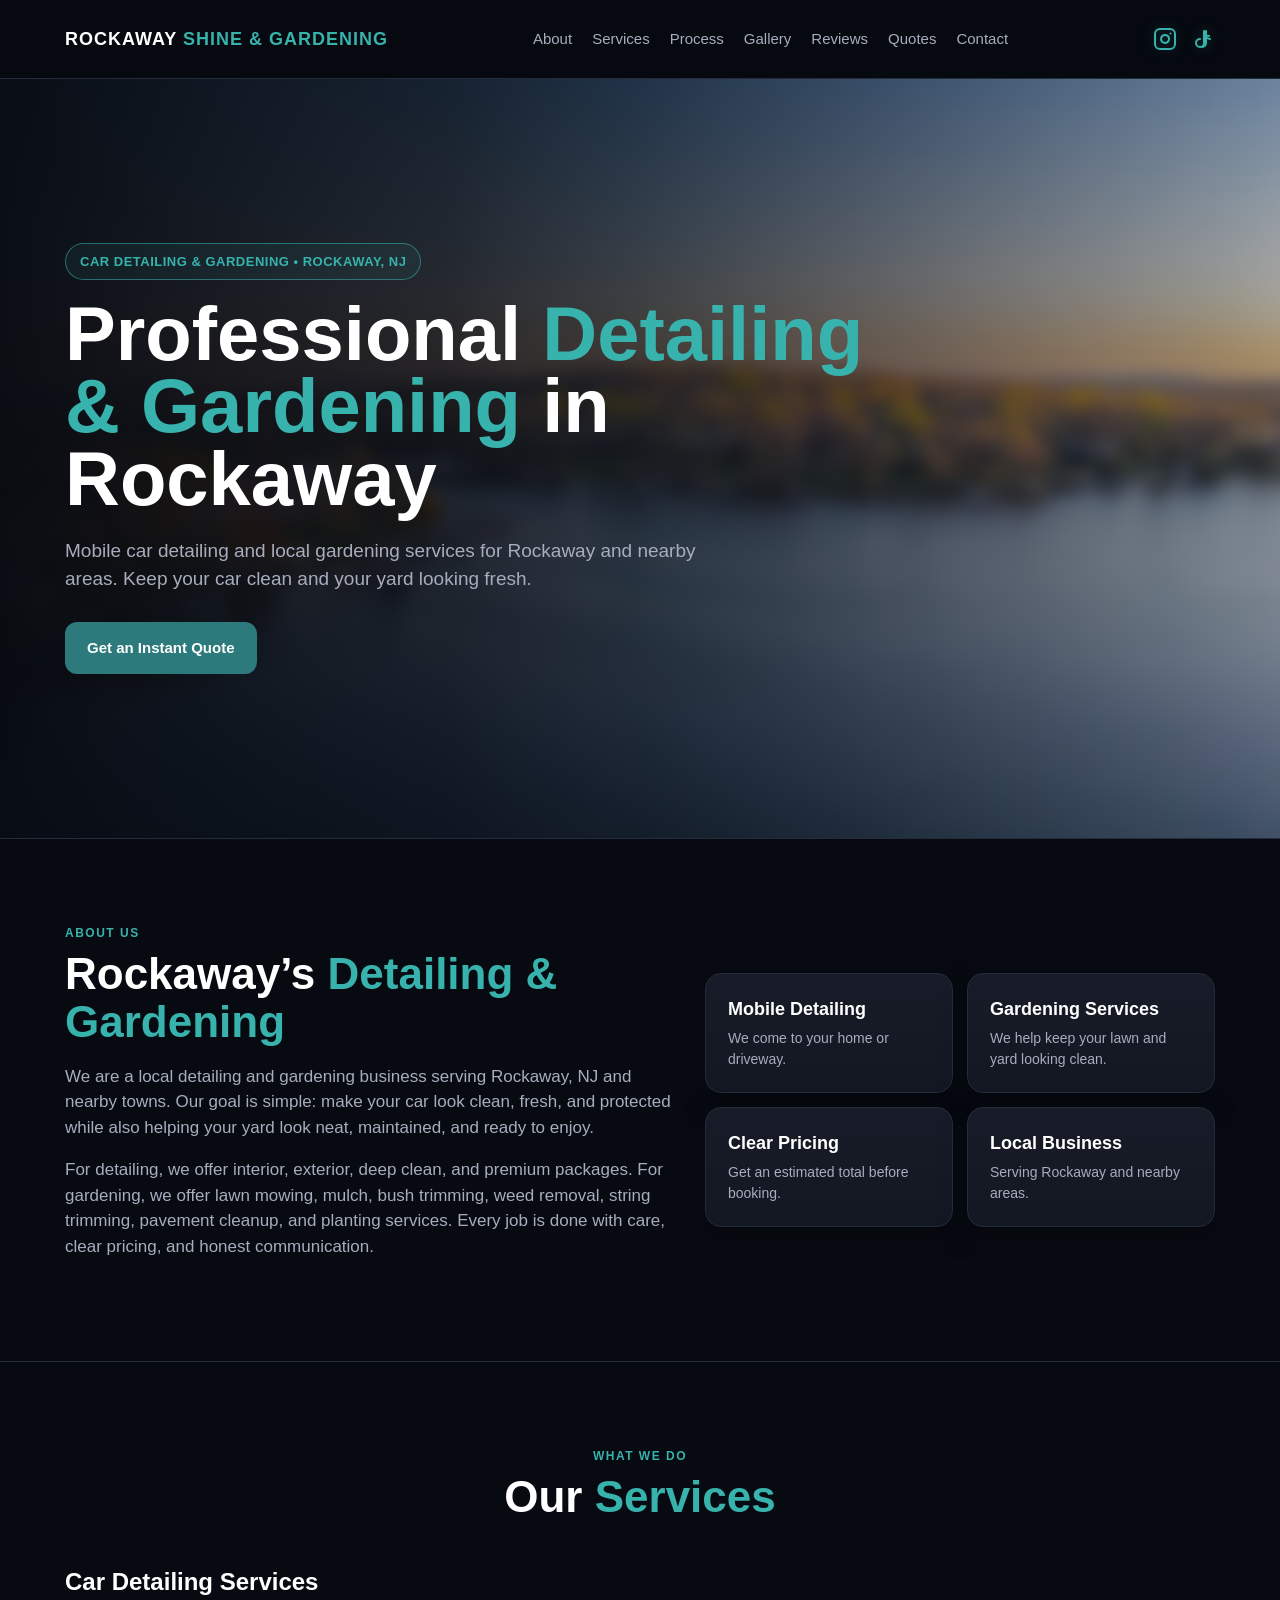
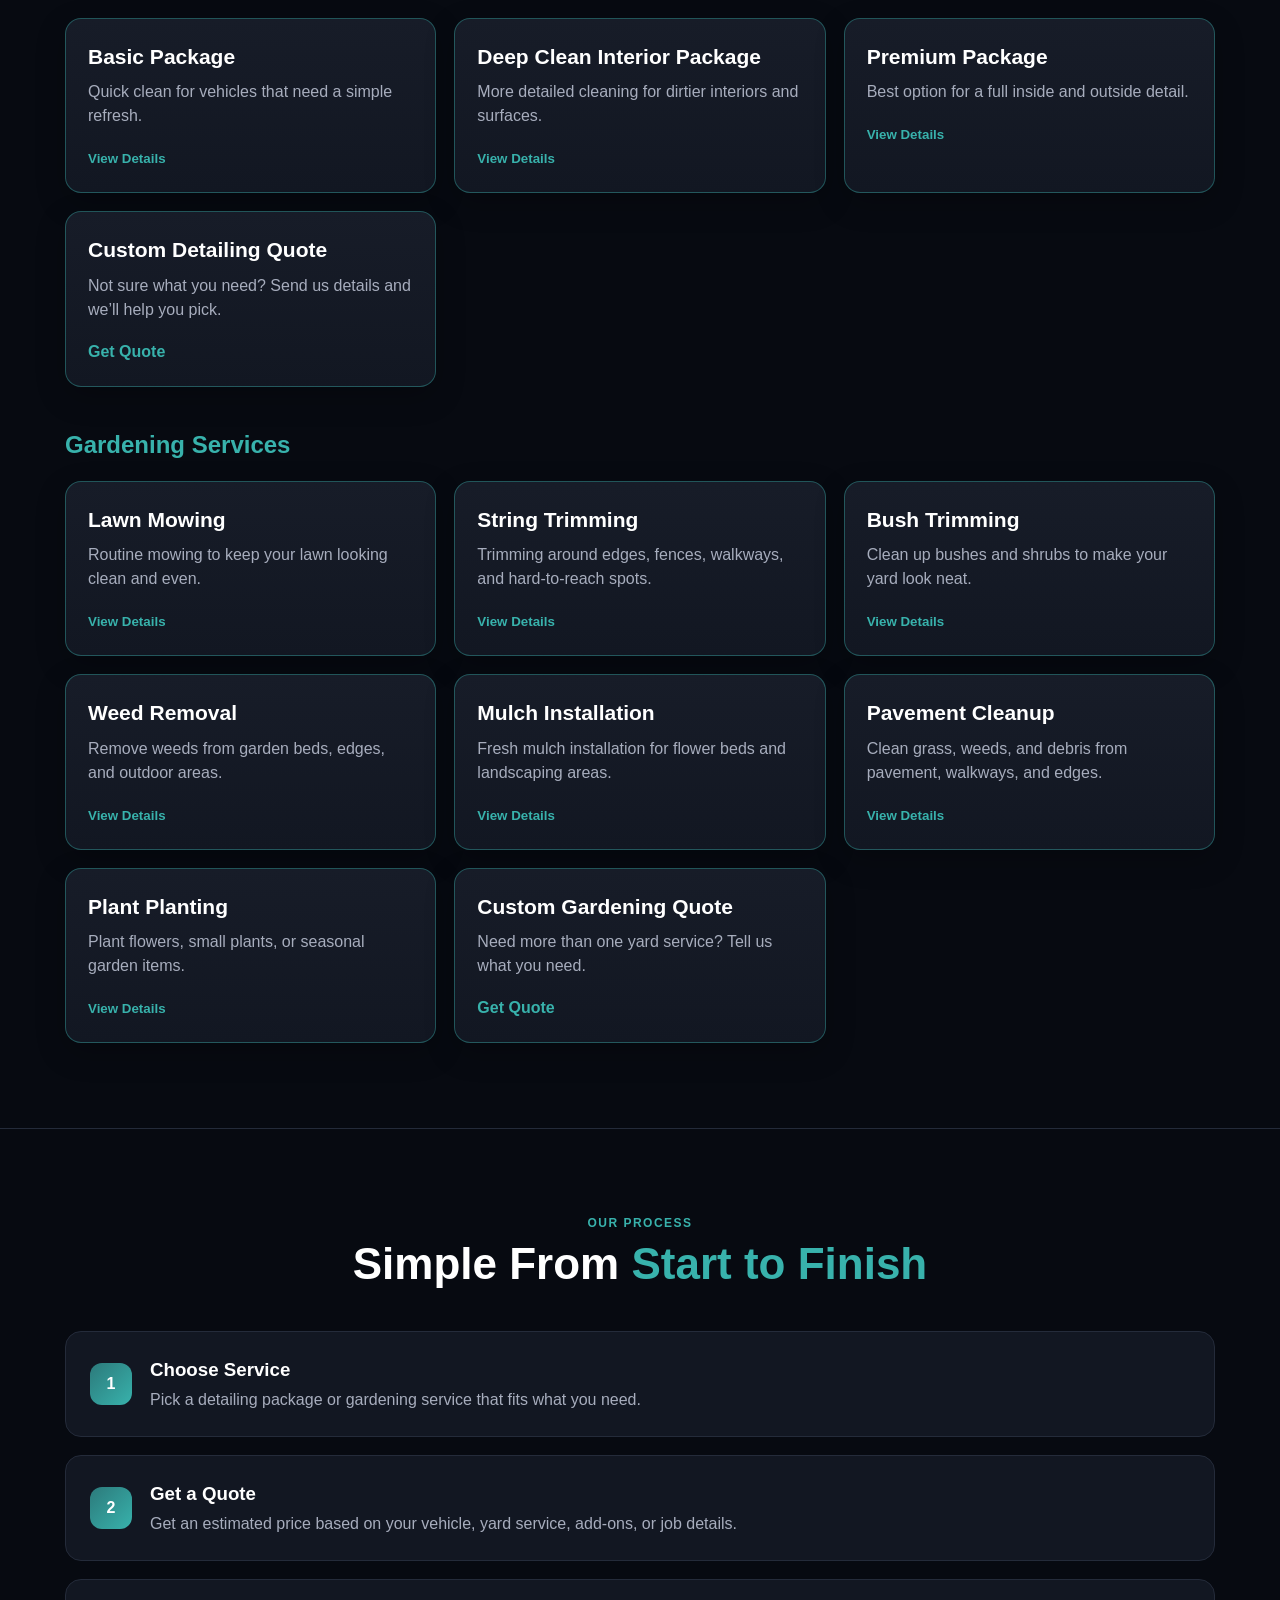
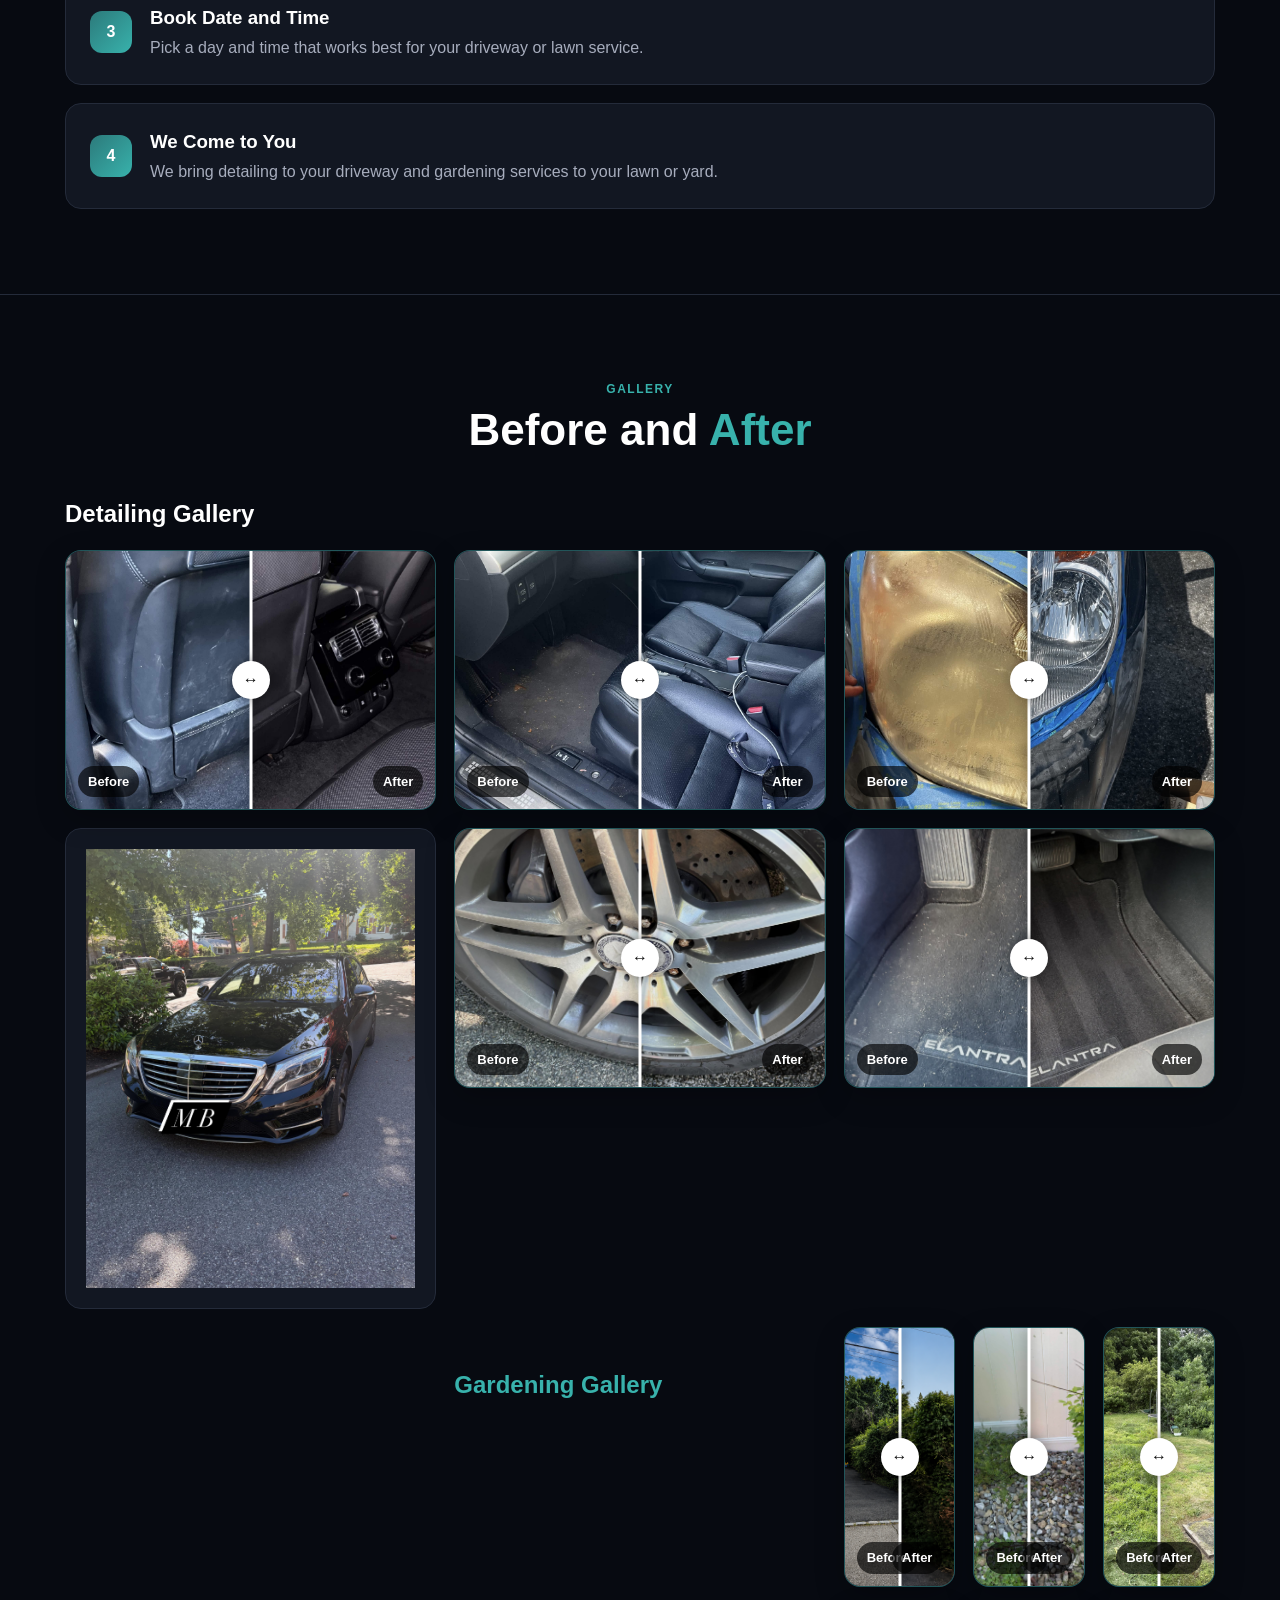
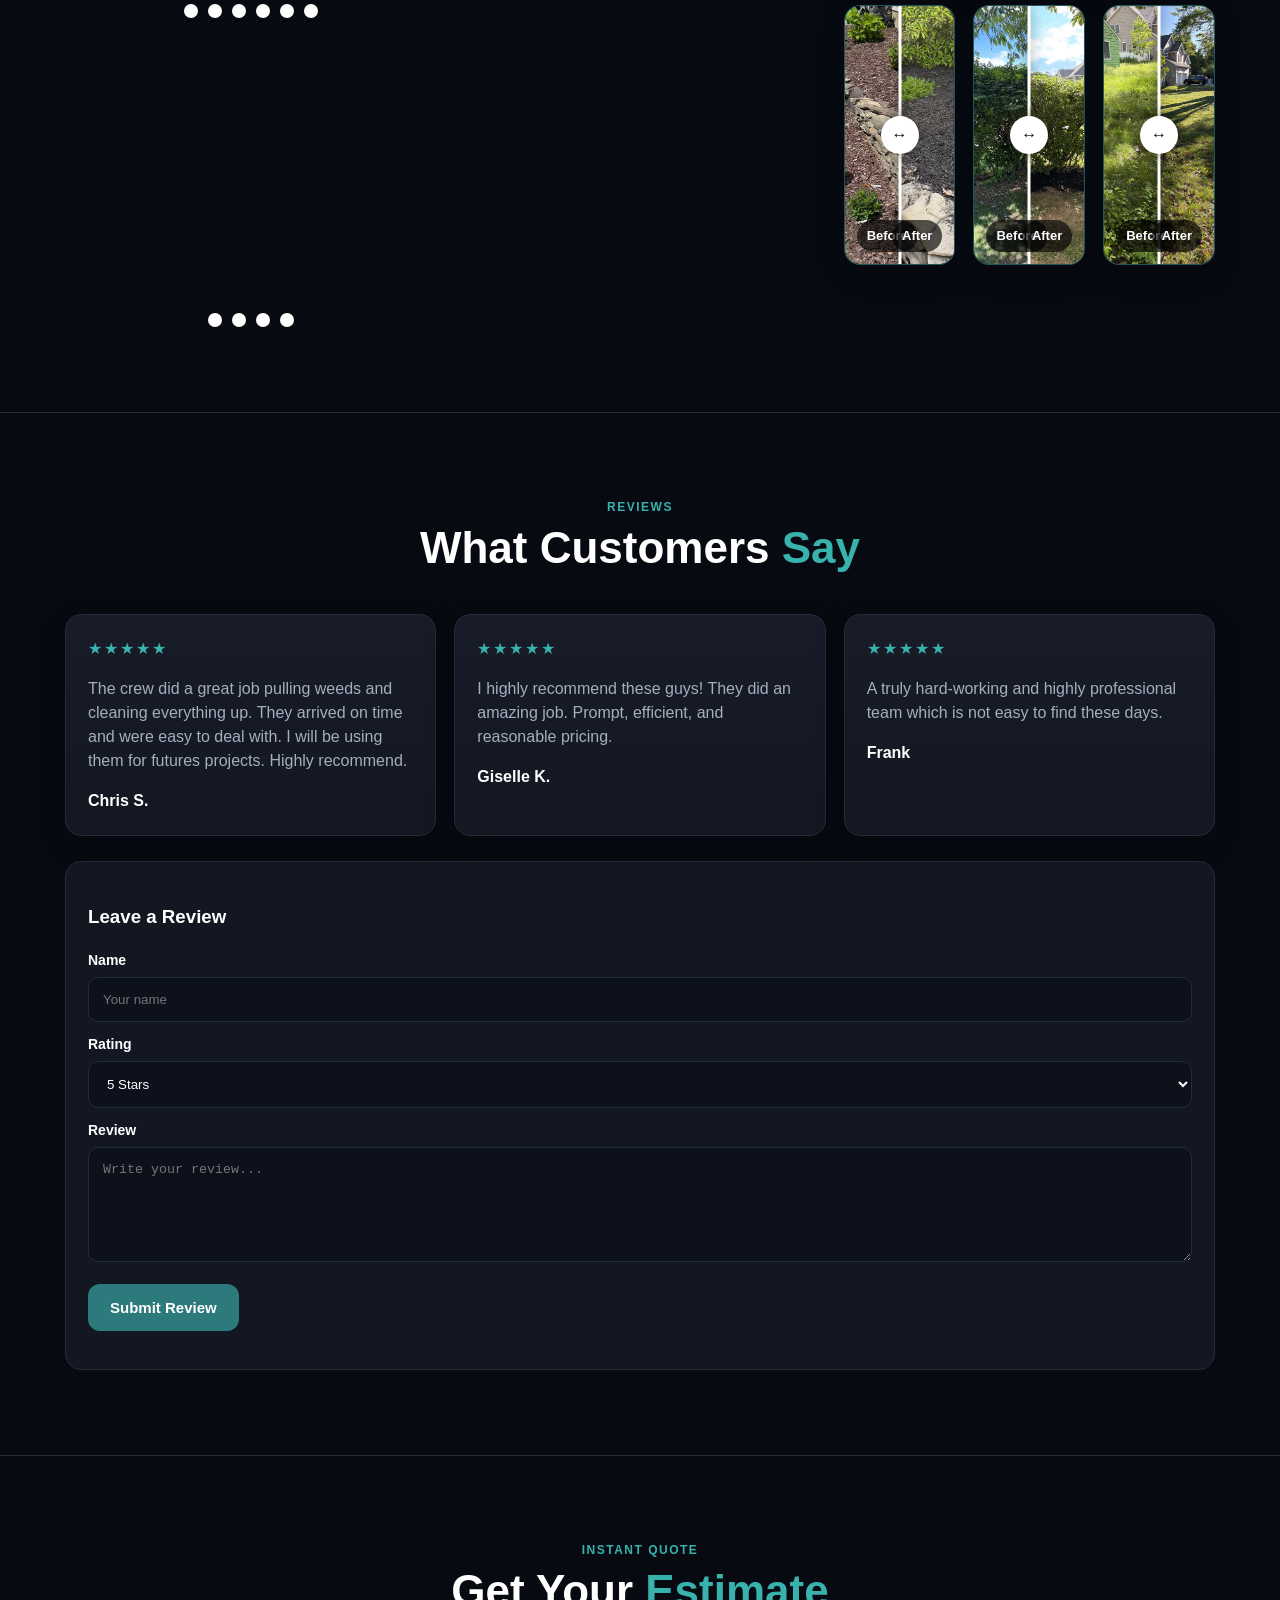
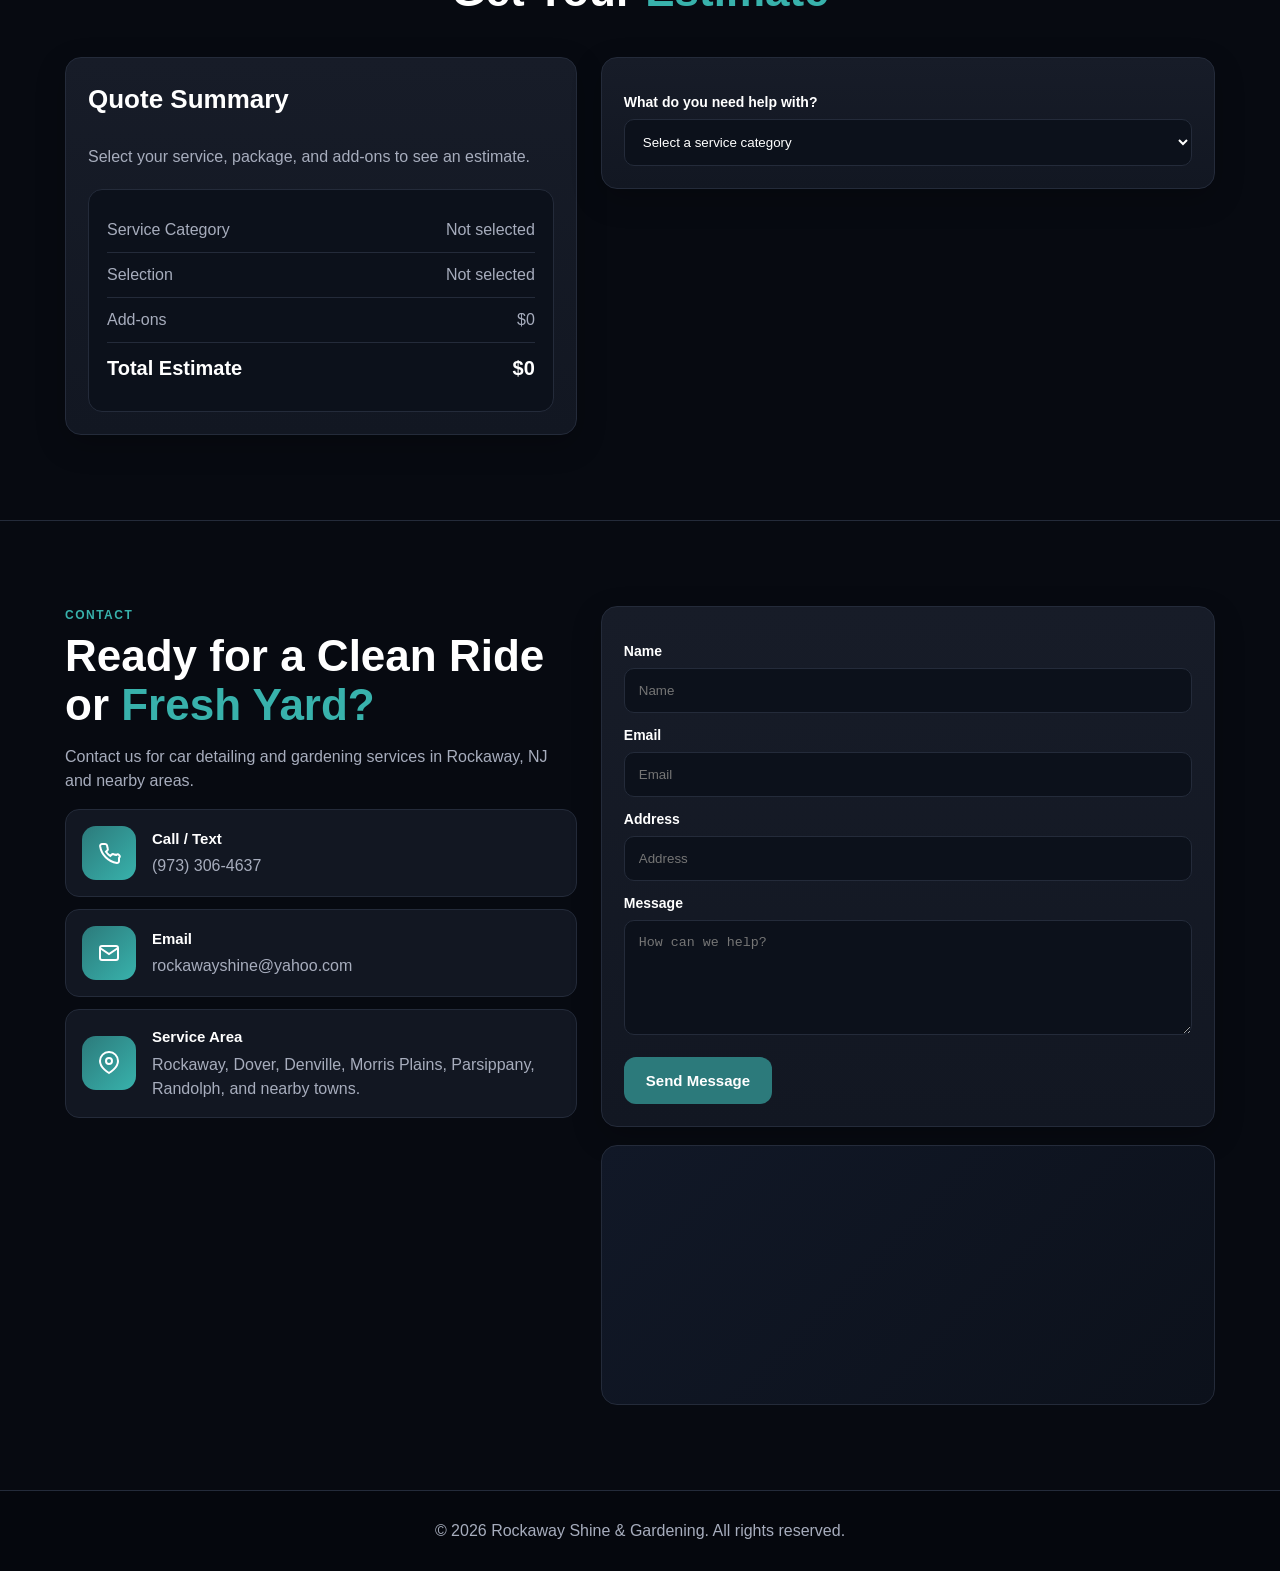
==== commit dcaea2ea: "Update index.html" ====
--- a/index.html
+++ b/index.html
@@ -310,7 +310,42 @@
         <div class="slider-label after-label">After</div>
       </div>
 
-    </div>
+      <div class="before-after-slider detailing-slider gallery-item">
+        <img class="before-img" src="assets/images/detailing-before-8.jpg" alt="Detailing before photo 8">
+        <img class="after-img" src="assets/images/detailing-after-8.jpg" alt="Detailing after photo 8">
+        <input type="range" min="0" max="100" value="50" class="slider-range" aria-label="Before and after slider">
+        <div class="slider-label before-label">Before</div>
+        <div class="slider-label after-label">After</div>
+      </div>
+
+      
+      <div class="before-after-slider detailing-slider gallery-item">
+        <img class="before-img" src="assets/images/detailing-before-9.jpg" alt="Detailing before photo 9">
+        <img class="after-img" src="assets/images/detailing-after-9.jpg" alt="Detailing after photo 9">
+        <input type="range" min="0" max="100" value="50" class="slider-range" aria-label="Before and after slider">
+        <div class="slider-label before-label">Before</div>
+        <div class="slider-label after-label">After</div>
+      </div>
+
+      <div class="before-after-slider detailing-slider gallery-item">
+        <img class="before-img" src="assets/images/detailing-before-10.jpg" alt="Detailing before photo 10">
+        <img class="after-img" src="assets/images/detailing-after-10.jpg" alt="Detailing after photo 10">
+        <input type="range" min="0" max="100" value="50" class="slider-range" aria-label="Before and after slider">
+        <div class="slider-label before-label">Before</div>
+        <div class="slider-label after-label">After</div>
+      </div>
+
+      <div class="detailing-photo gallery-item">
+        <img src="assets/images/detailing-VW-wheel.jpg" alt="detailing-VW-wheel.jpg">
+      </div>
+      
+      <div class="before-after-slider detailing-slider gallery-item">
+        <img class="before-img" src="assets/images/detailing-before-11.jpg" alt="Detailing before photo 11">
+        <img class="after-img" src="assets/images/detailing-after-11.jpg" alt="Detailing after photo 11">
+        <input type="range" min="0" max="100" value="50" class="slider-range" aria-label="Before and after slider">
+        <div class="slider-label before-label">Before</div>
+        <div class="slider-label after-label">After</div>
+      </div>
 
     <div class="gallery-pagination" id="detailingPagination"></div>
 
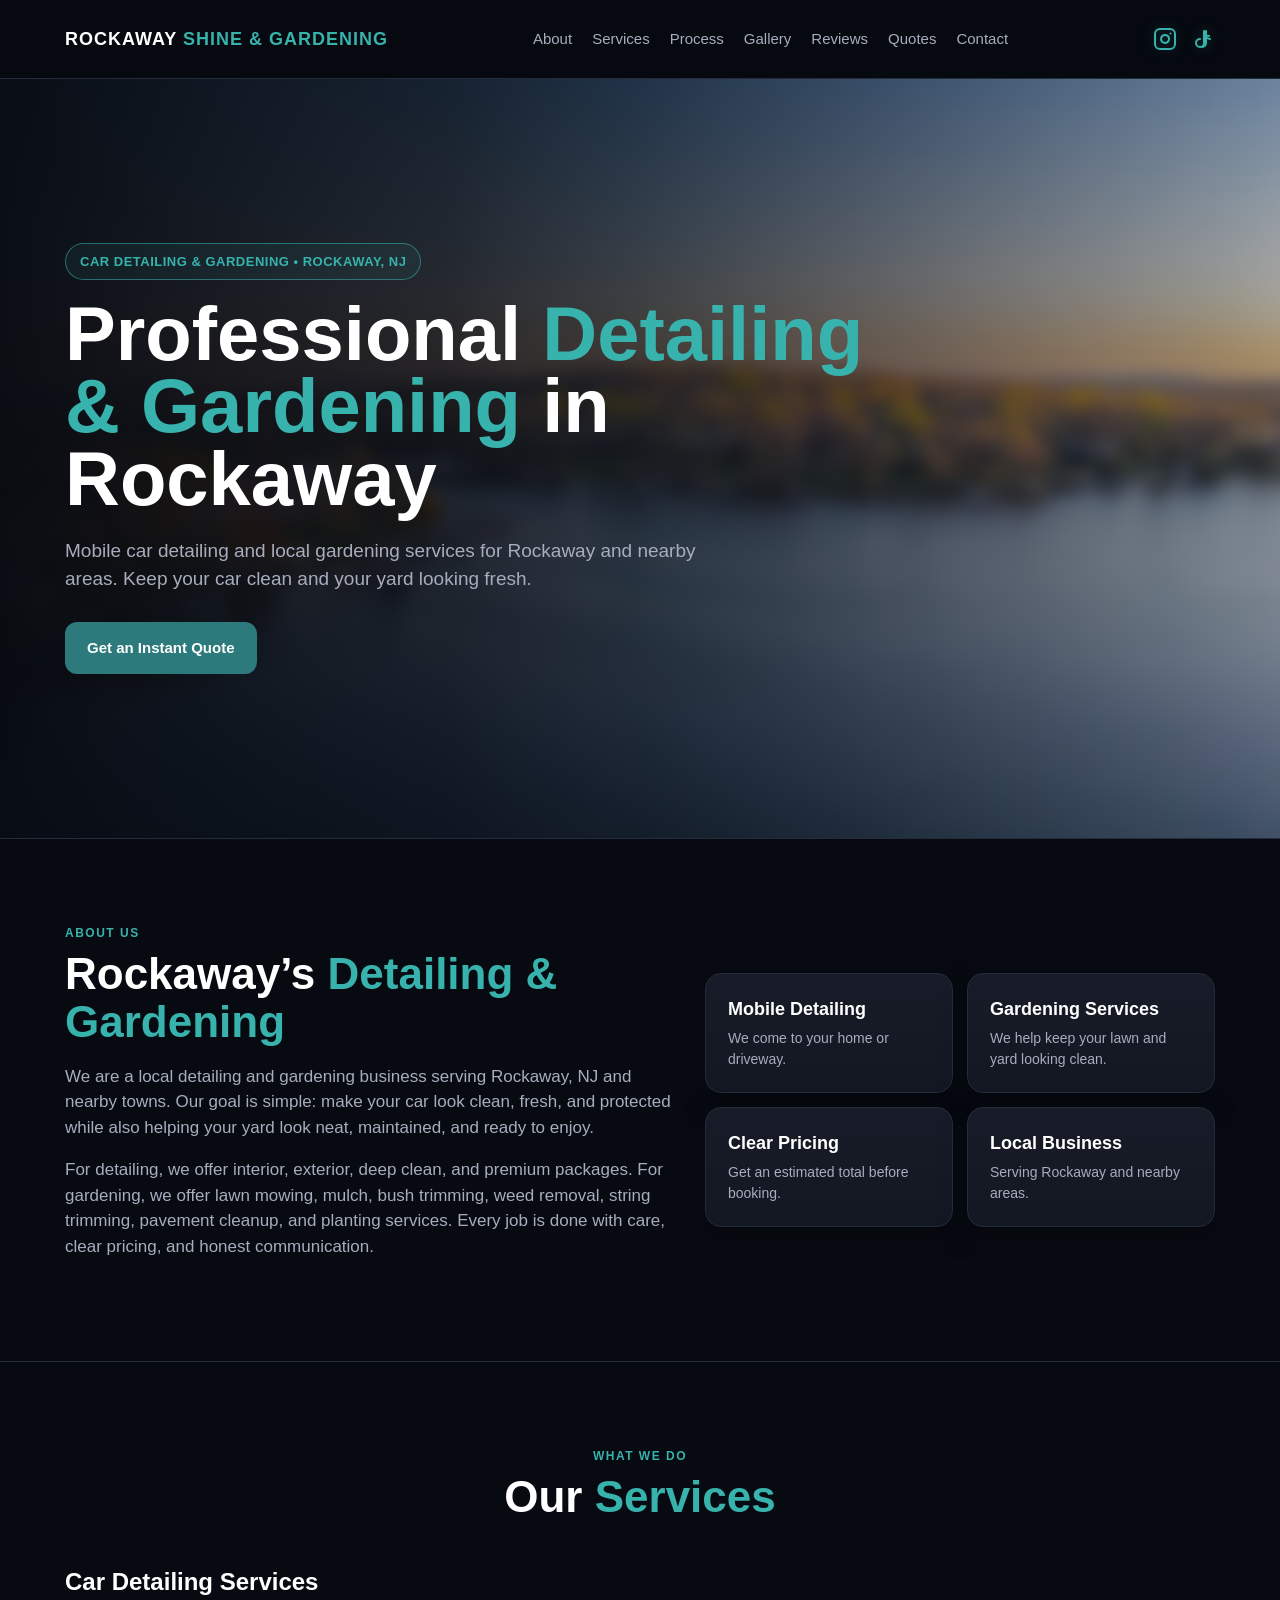
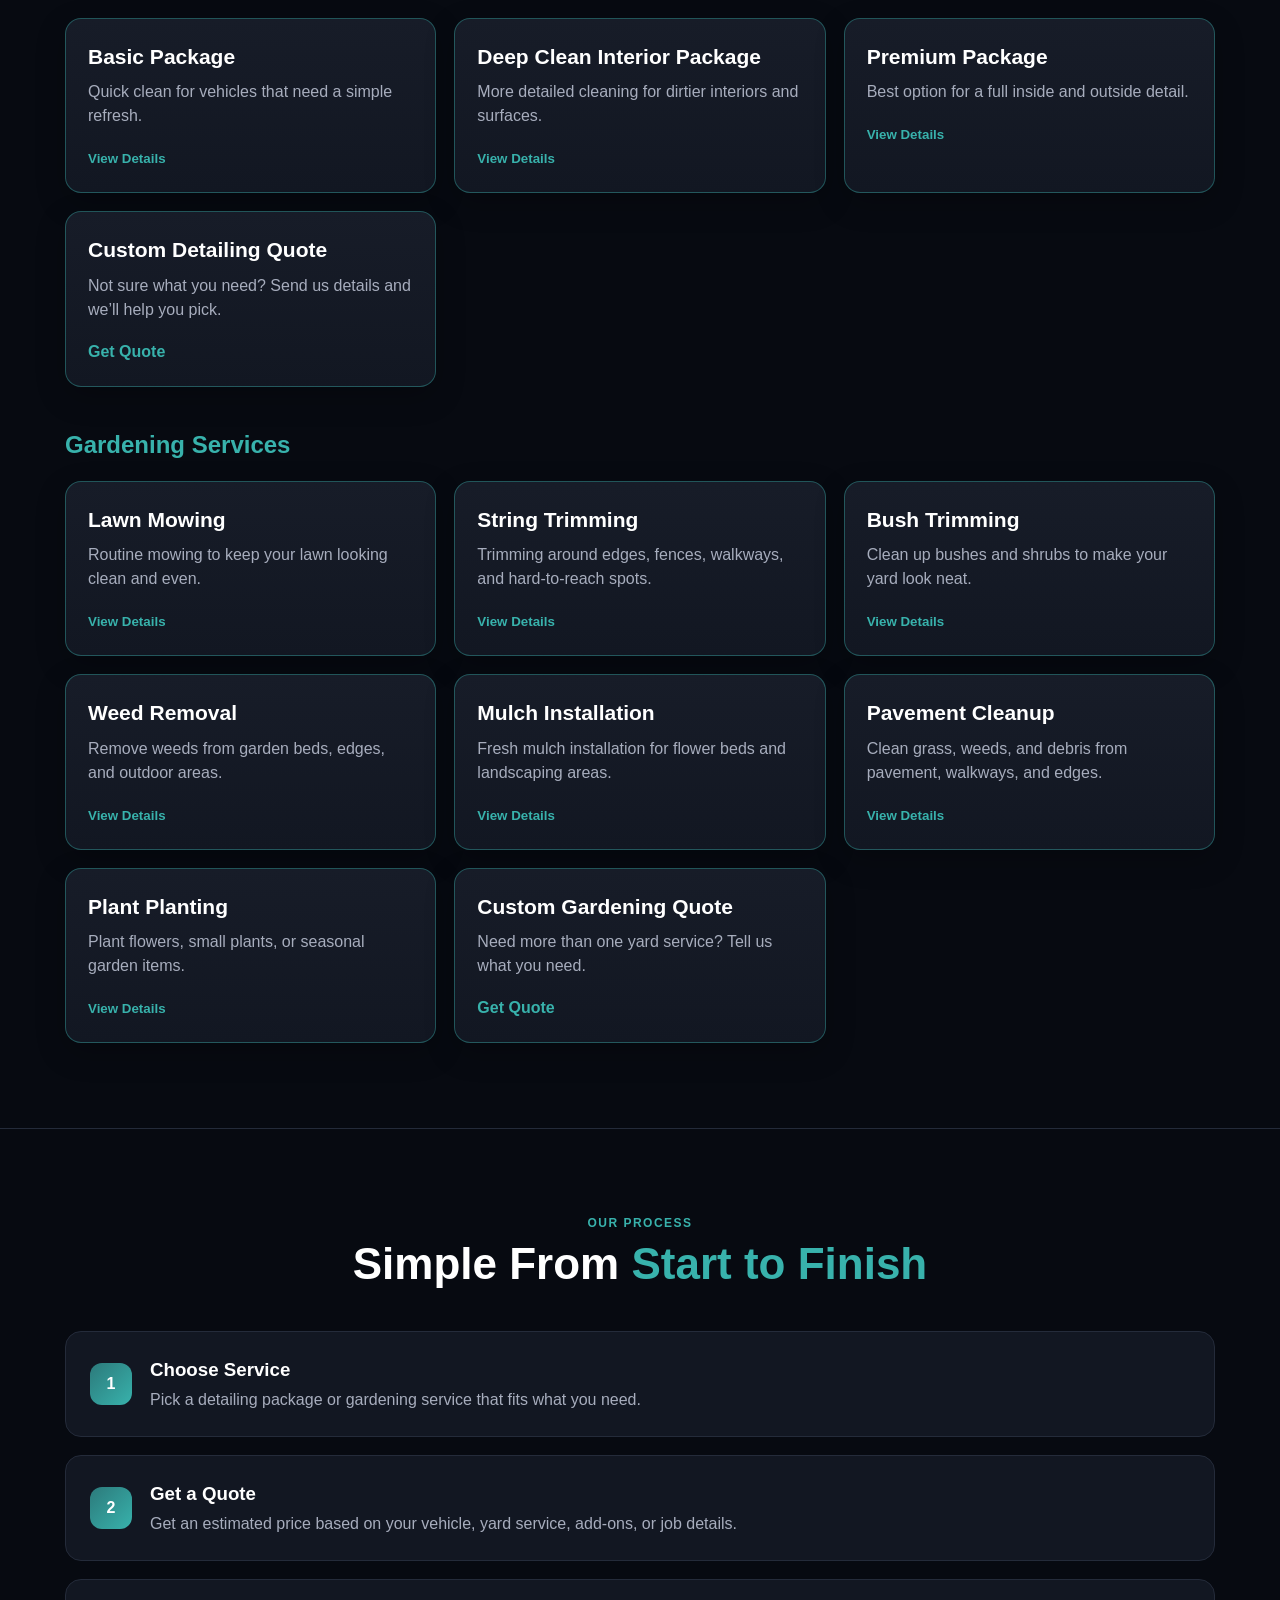
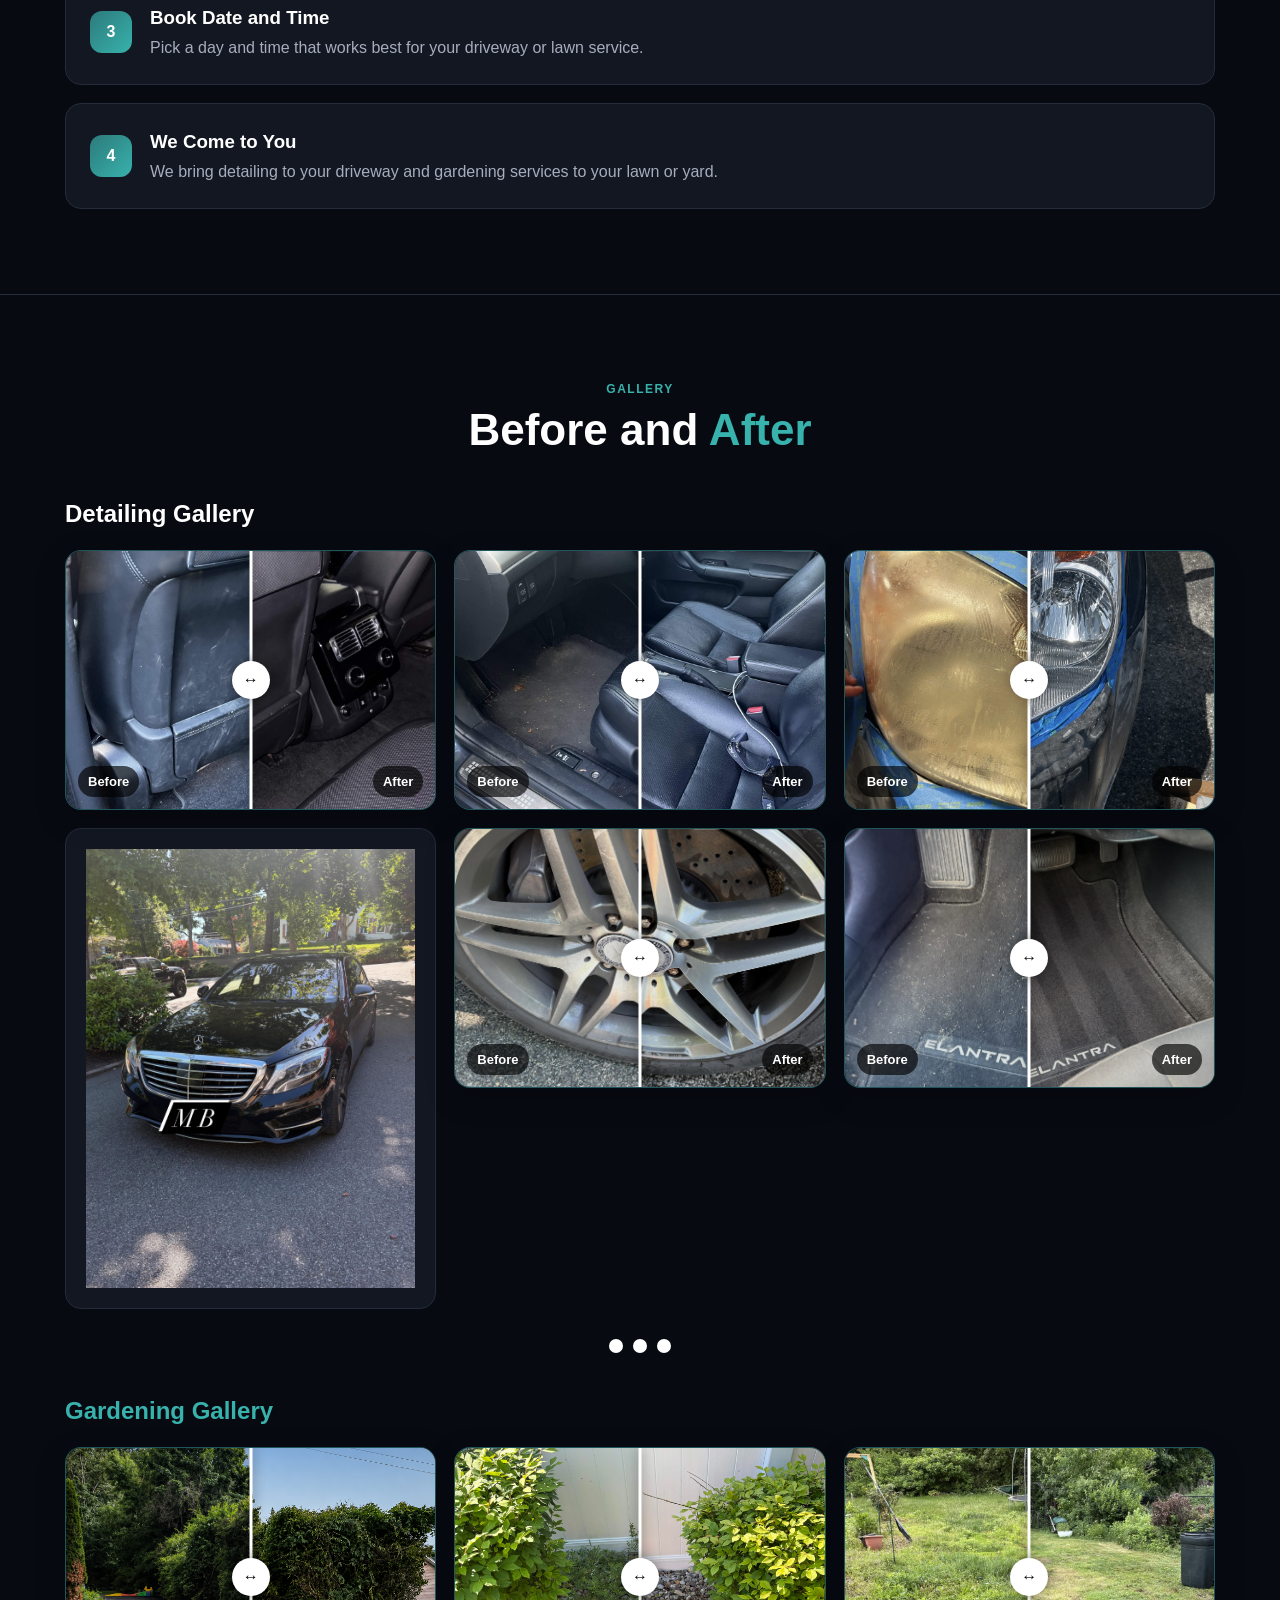
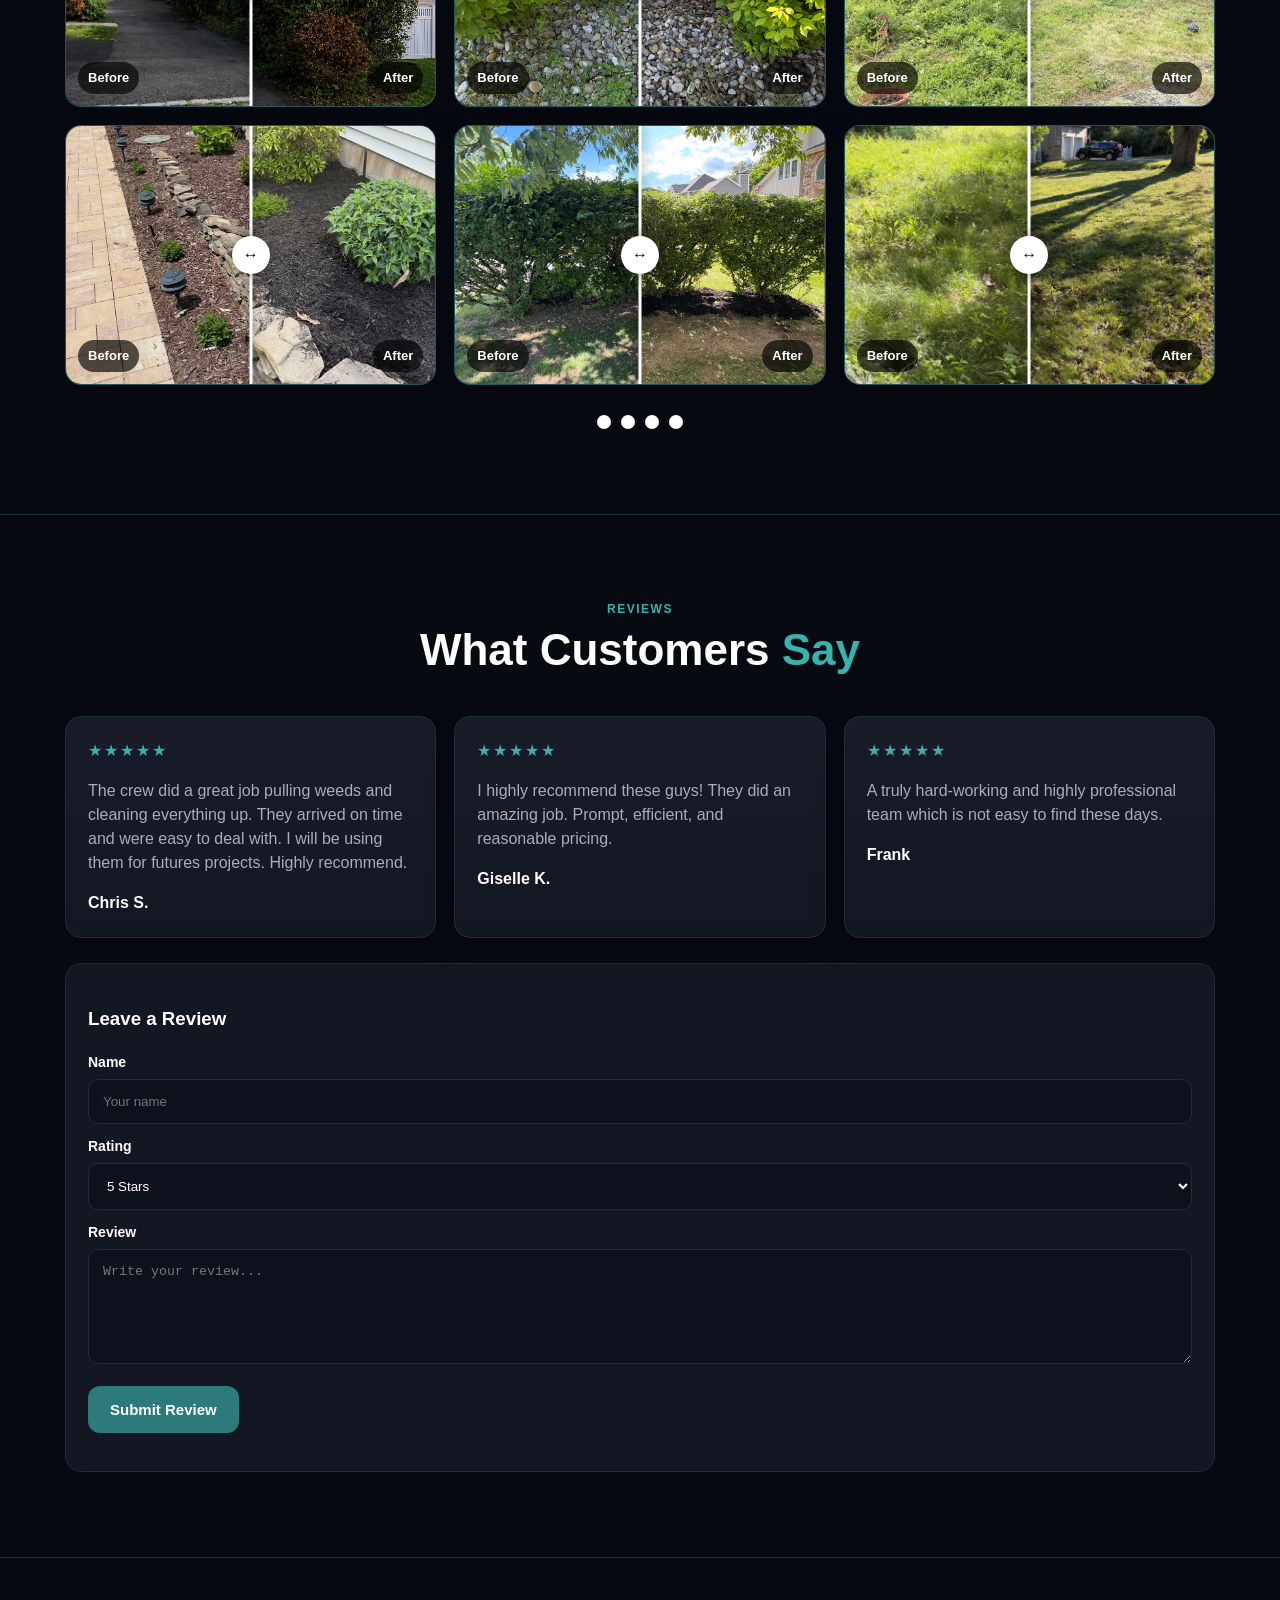
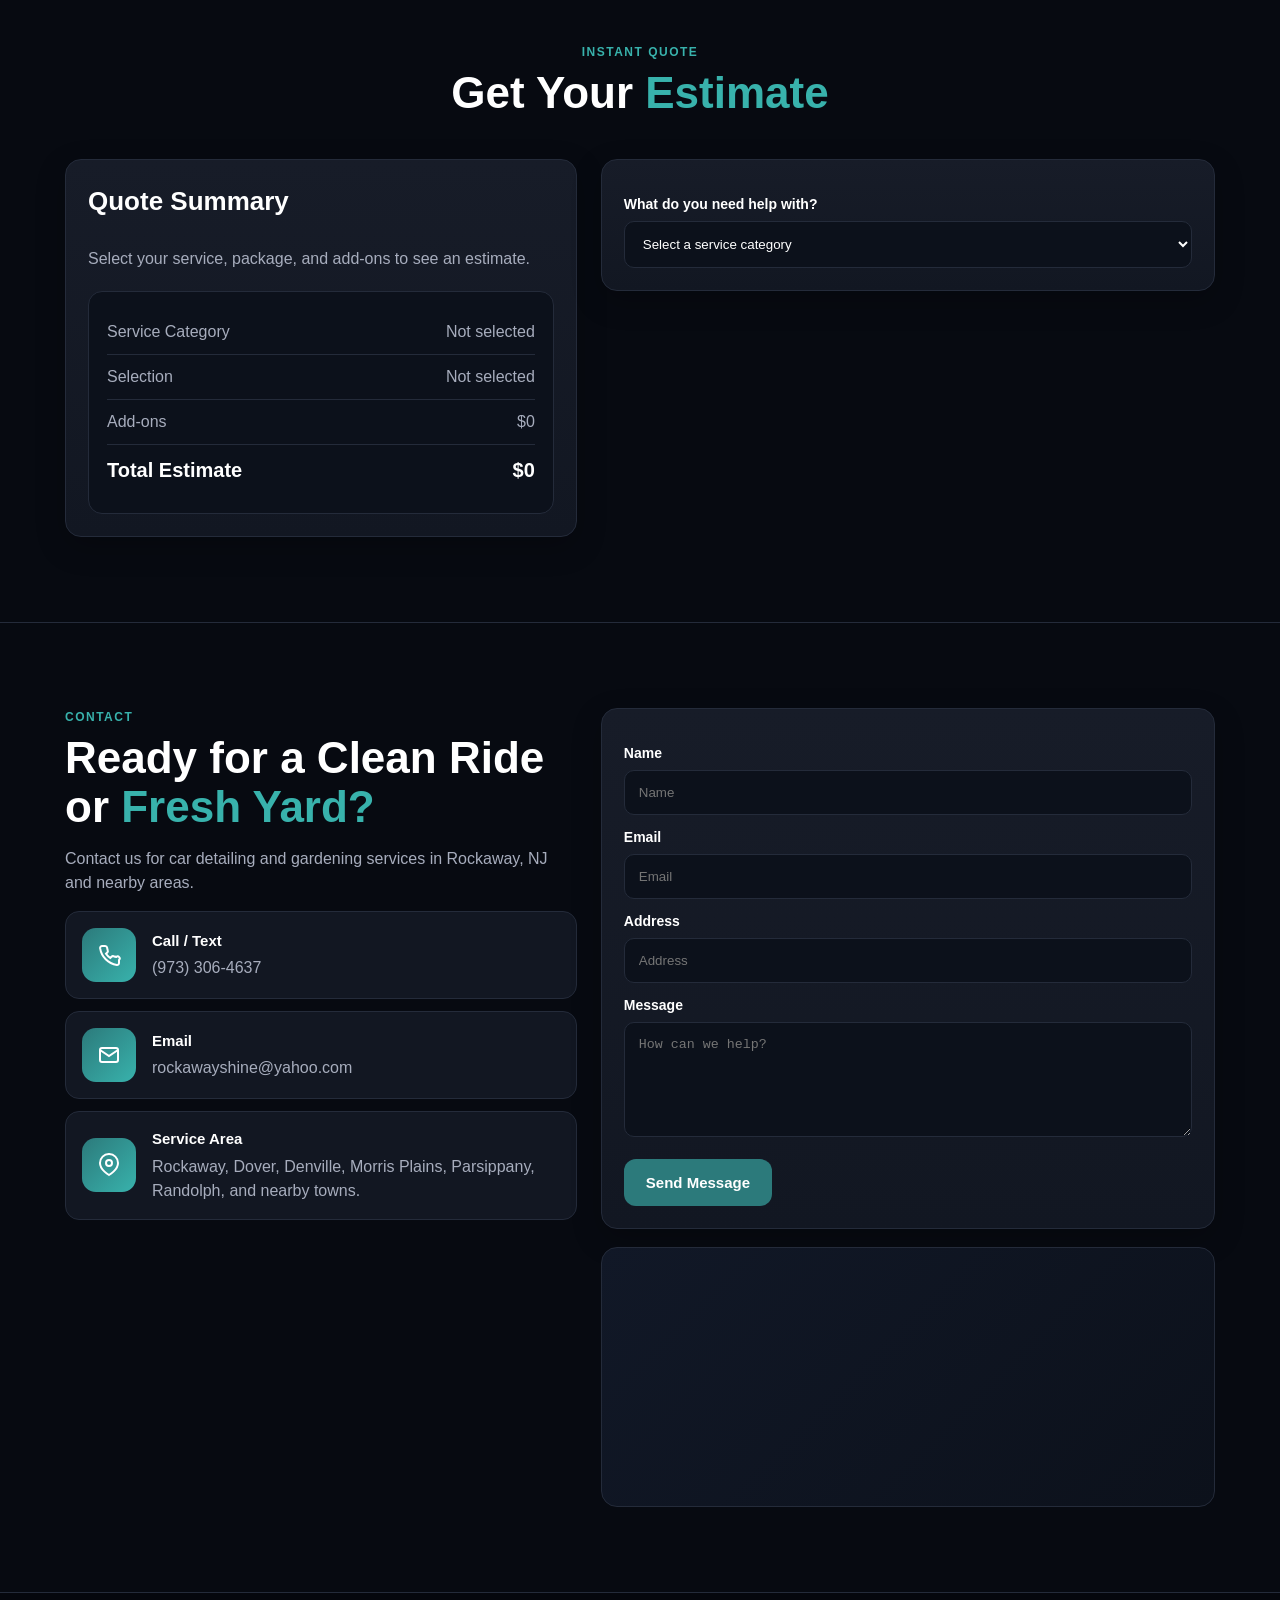
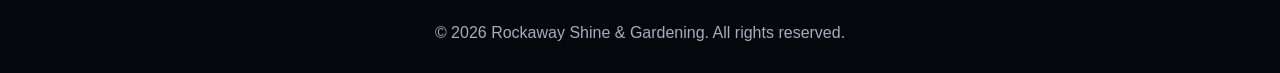
==== commit 6fab2bb7: "Update index.html" ====
--- a/index.html
+++ b/index.html
@@ -318,7 +318,6 @@
         <div class="slider-label after-label">After</div>
       </div>
 
-      
       <div class="before-after-slider detailing-slider gallery-item">
         <img class="before-img" src="assets/images/detailing-before-9.jpg" alt="Detailing before photo 9">
         <img class="after-img" src="assets/images/detailing-after-9.jpg" alt="Detailing after photo 9">
@@ -346,6 +345,12 @@
         <div class="slider-label before-label">Before</div>
         <div class="slider-label after-label">After</div>
       </div>
+
+      <div class="detailing-photo gallery-item">
+        <img src="assets/images/detailing-rangr.jpg" alt="detailing-rangr.jpg">
+      </div>
+
+    </div>
 
     <div class="gallery-pagination" id="detailingPagination"></div>
 
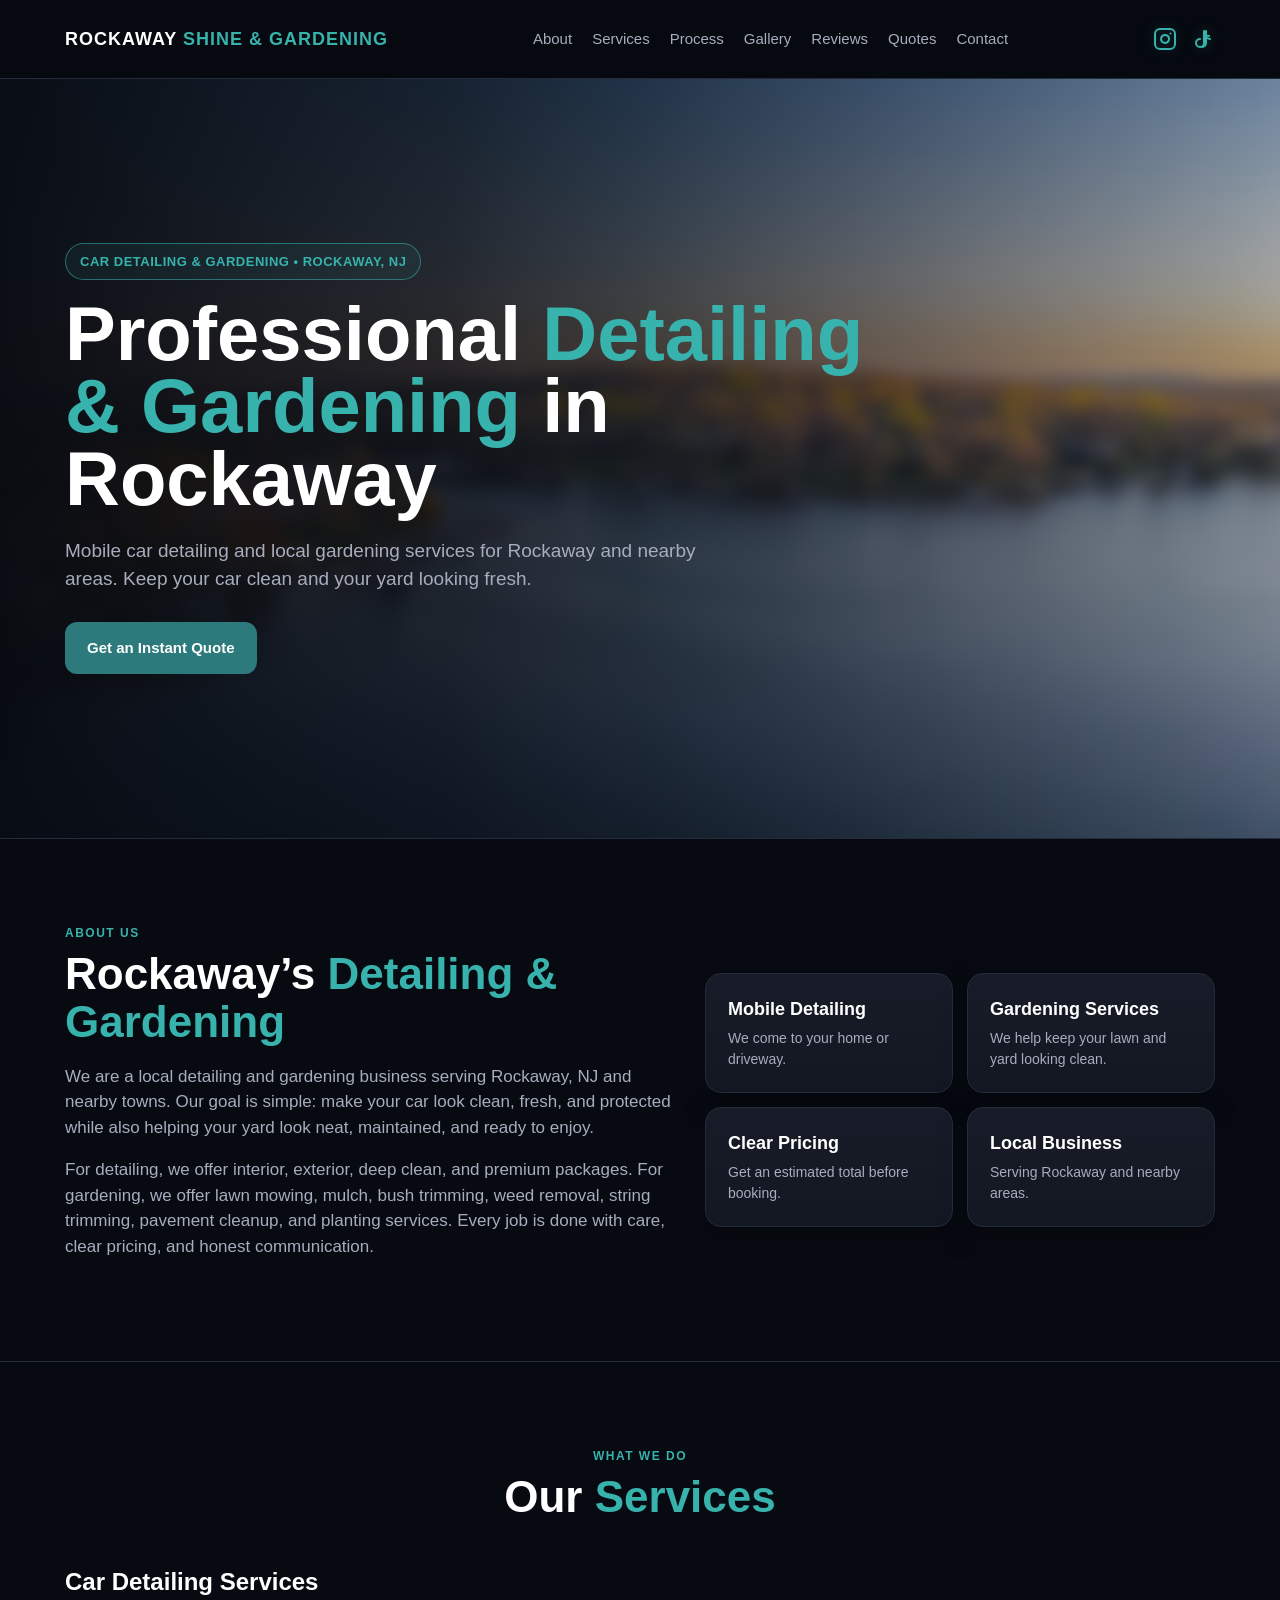
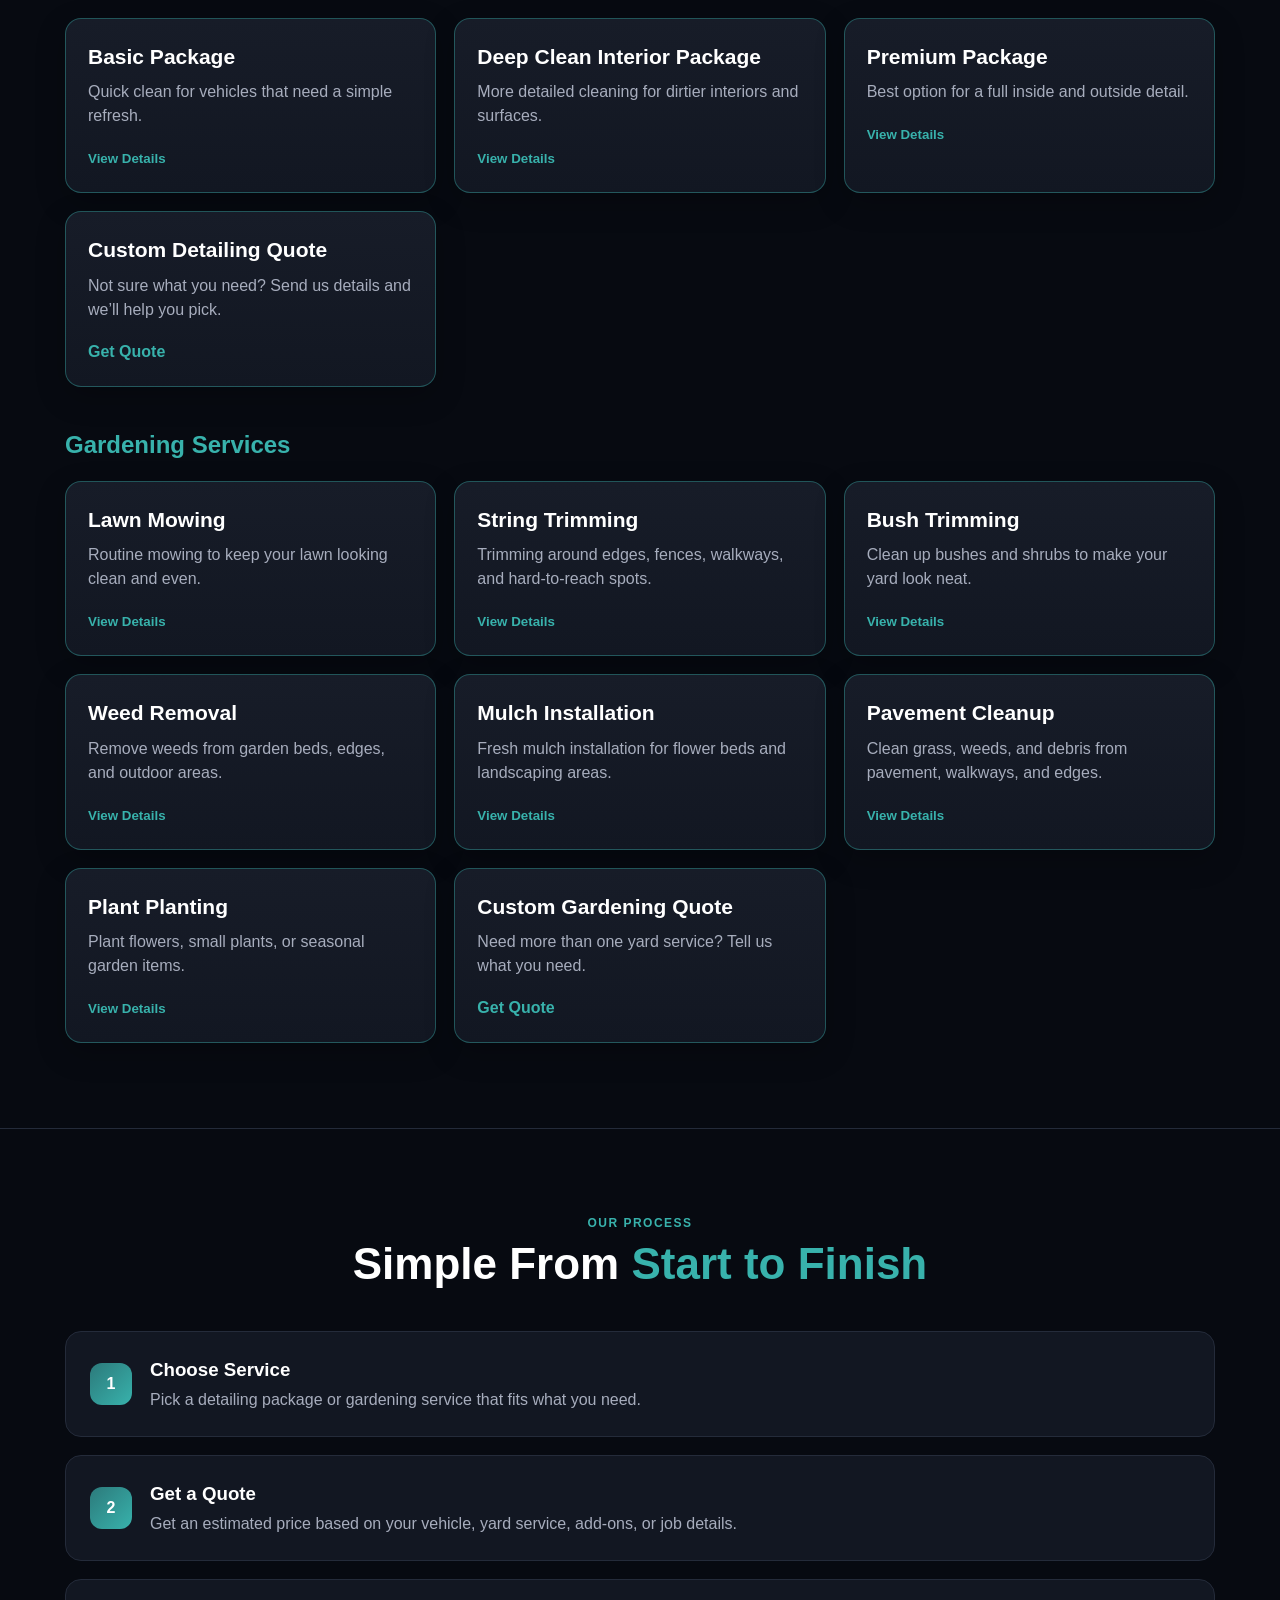
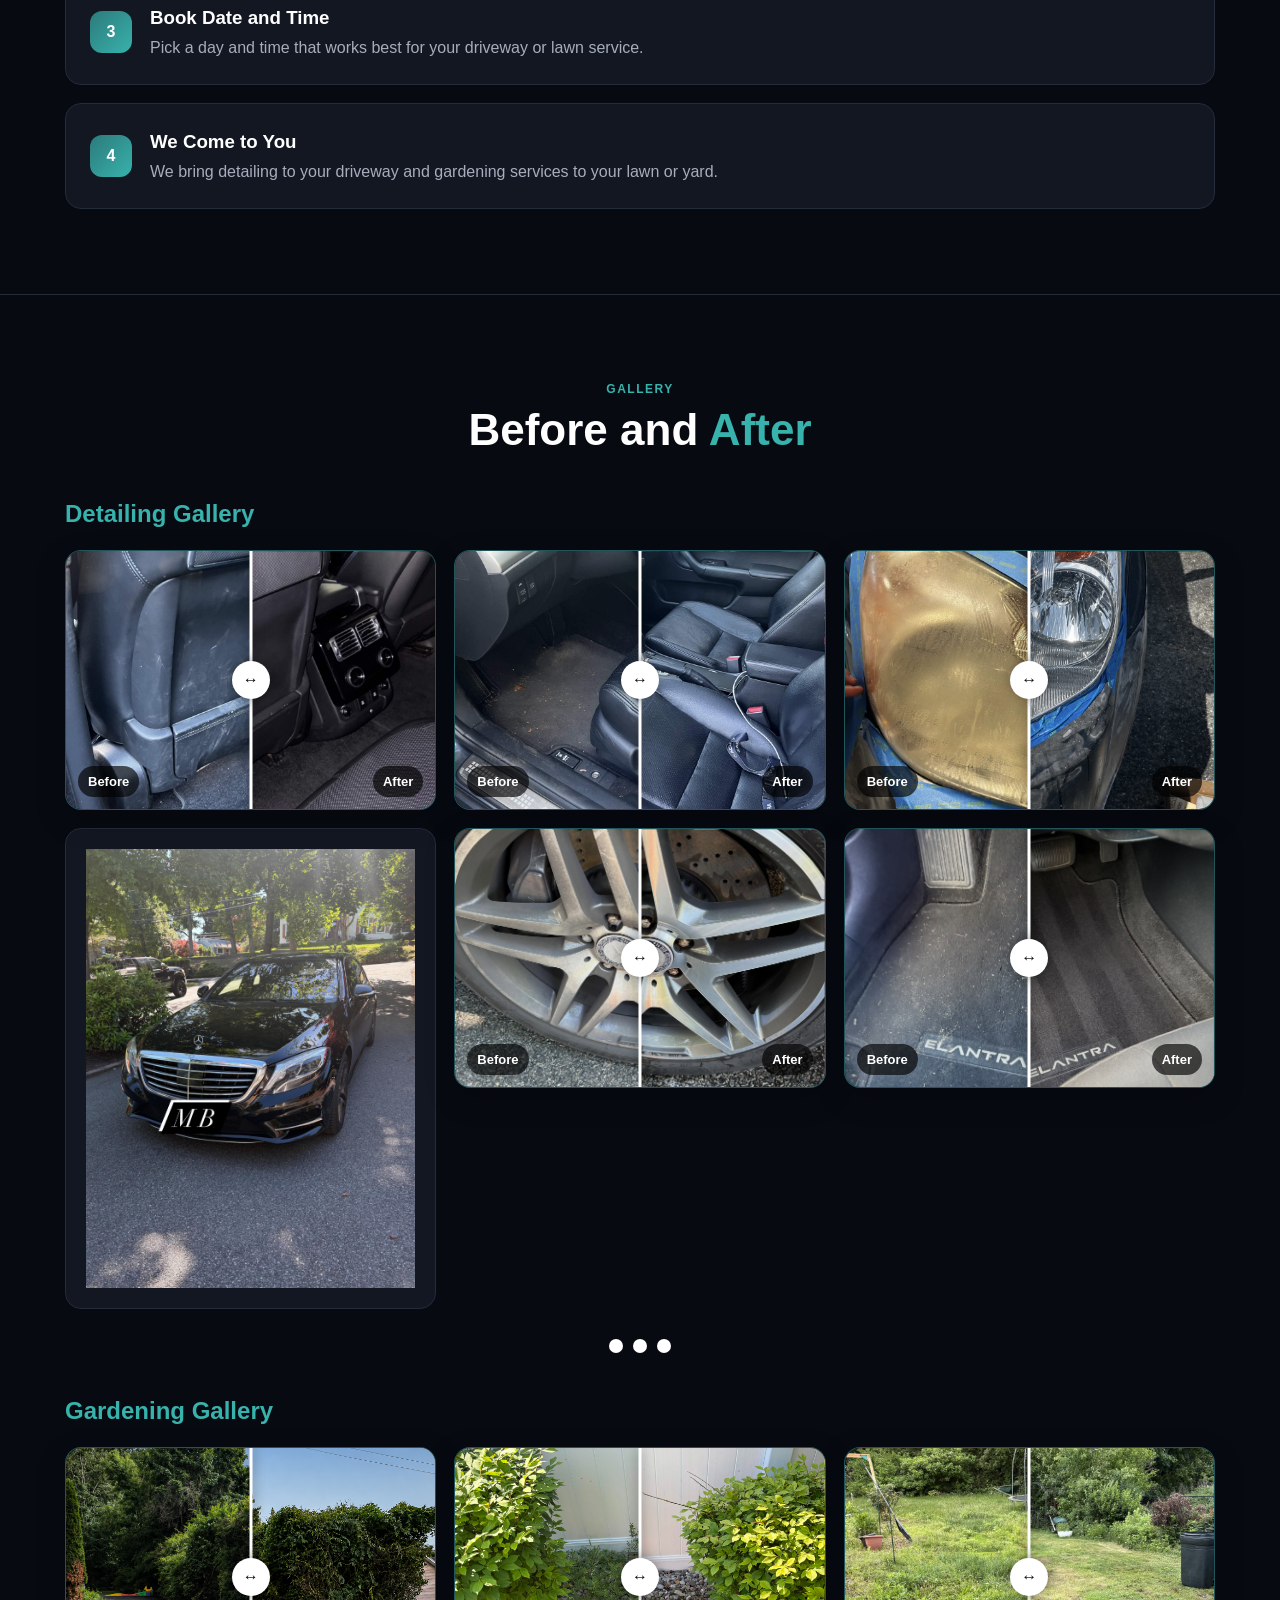
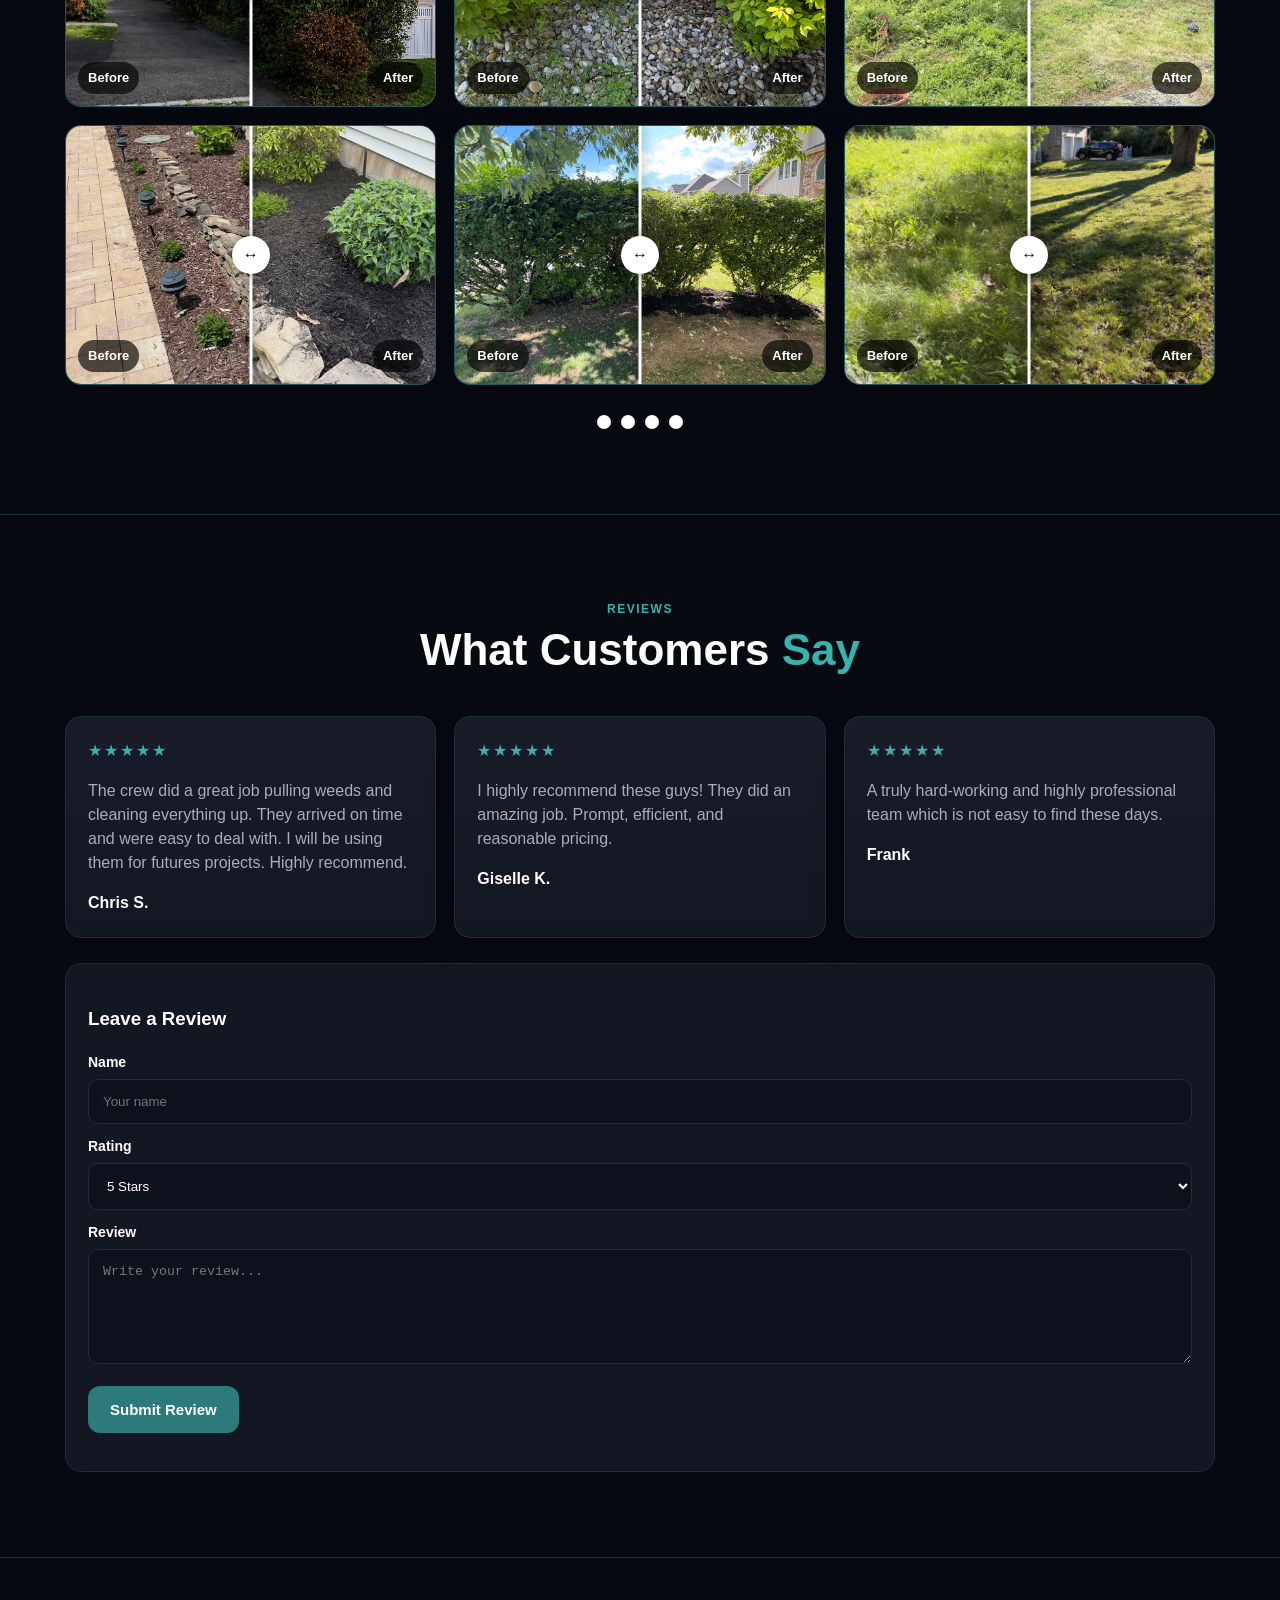
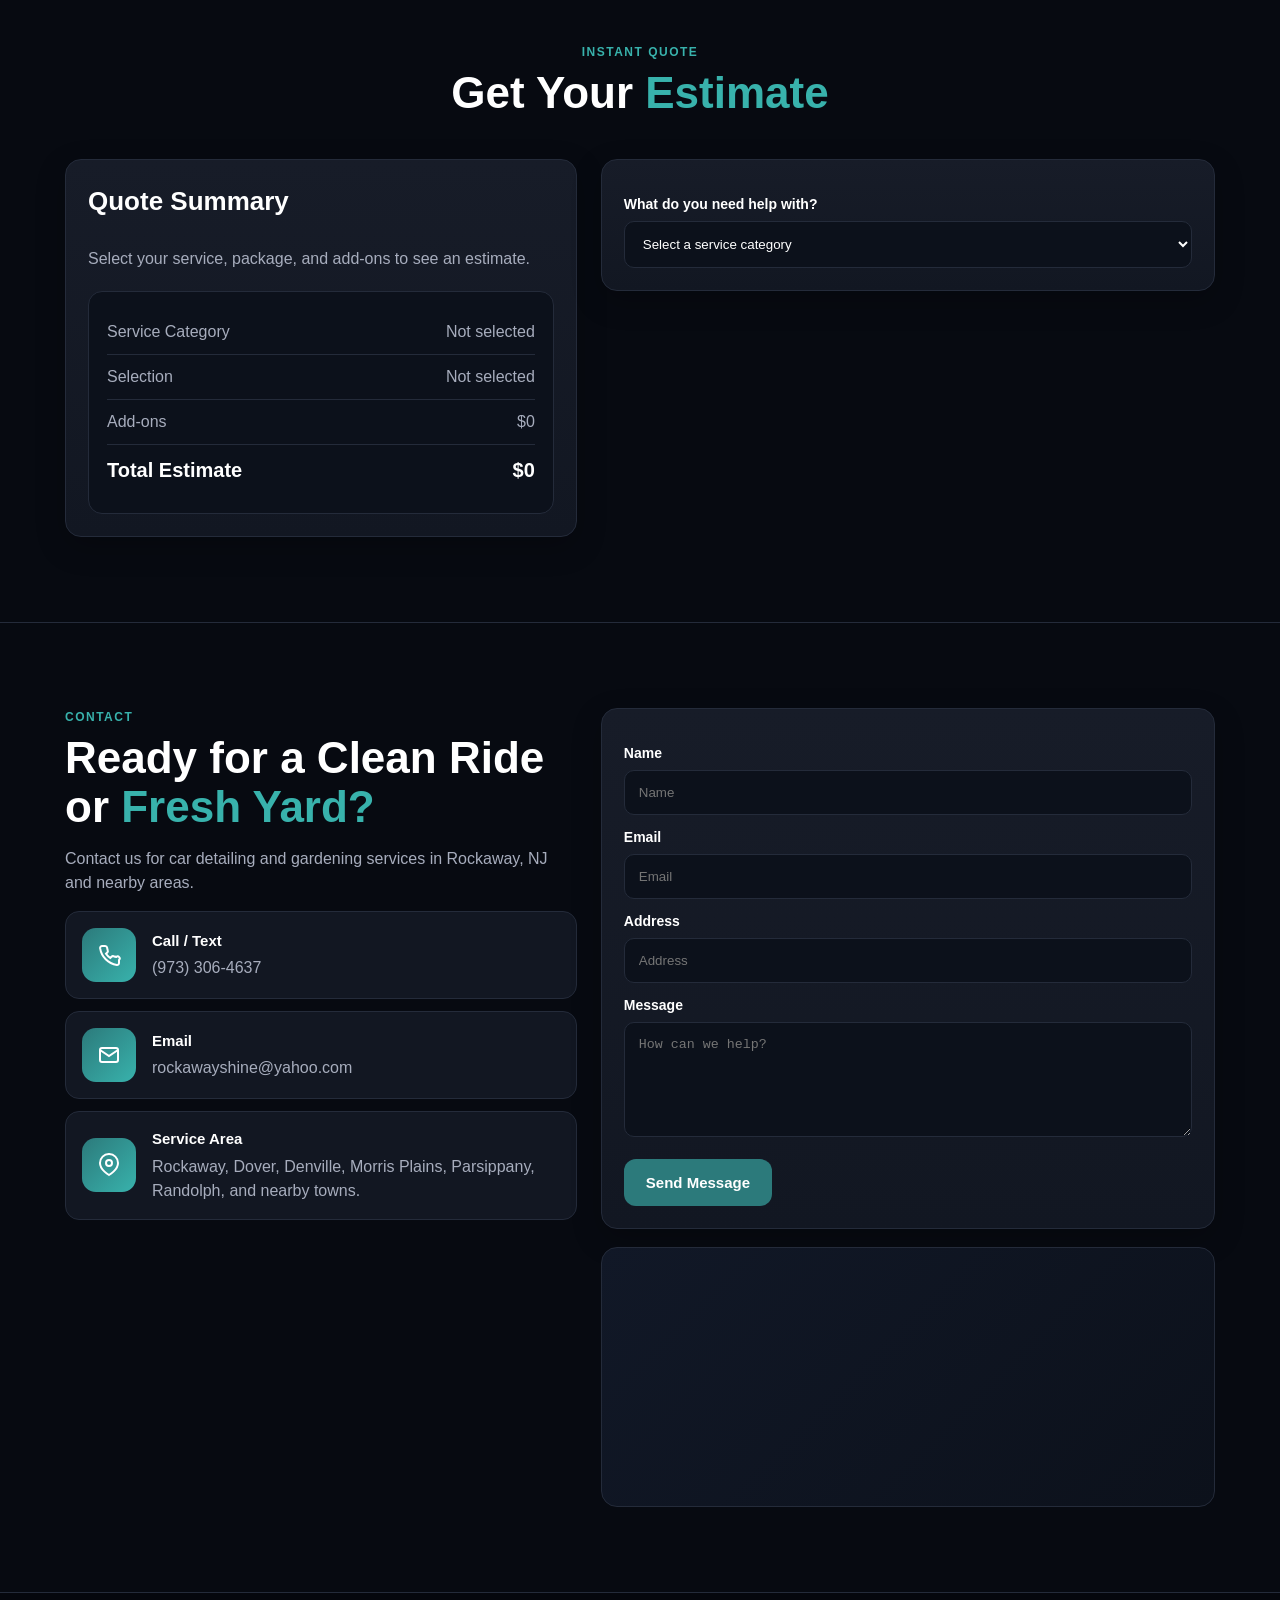
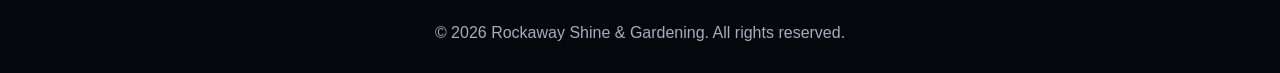
==== commit 541200fb: "Update index.html" ====
--- a/index.html
+++ b/index.html
@@ -254,7 +254,9 @@
 
 
     <!-- DETAILING GALLERY -->
-    <h3 class="service-group-title">Detailing Gallery</h3>
+    <h3 class="service-group-title accent-text gallery-second-title">
+      Detailing Gallery
+    </h3>
 
     <div class="before-after-grid" id="detailingGallery">
 
@@ -350,6 +352,14 @@
         <img src="assets/images/detailing-rangr.jpg" alt="detailing-rangr.jpg">
       </div>
 
+      <div class="before-after-slider detailing-slider gallery-item">
+        <img class="before-img" src="assets/images/detailing-before-12.jpg" alt="Detailing before photo 12">
+        <img class="after-img" src="assets/images/detailing-after-12.jpg" alt="Detailing after photo 12">
+        <input type="range" min="0" max="100" value="50" class="slider-range" aria-label="Before and after slider">
+        <div class="slider-label before-label">Before</div>
+        <div class="slider-label after-label">After</div>
+      </div>
+      
     </div>
 
     <div class="gallery-pagination" id="detailingPagination"></div>
